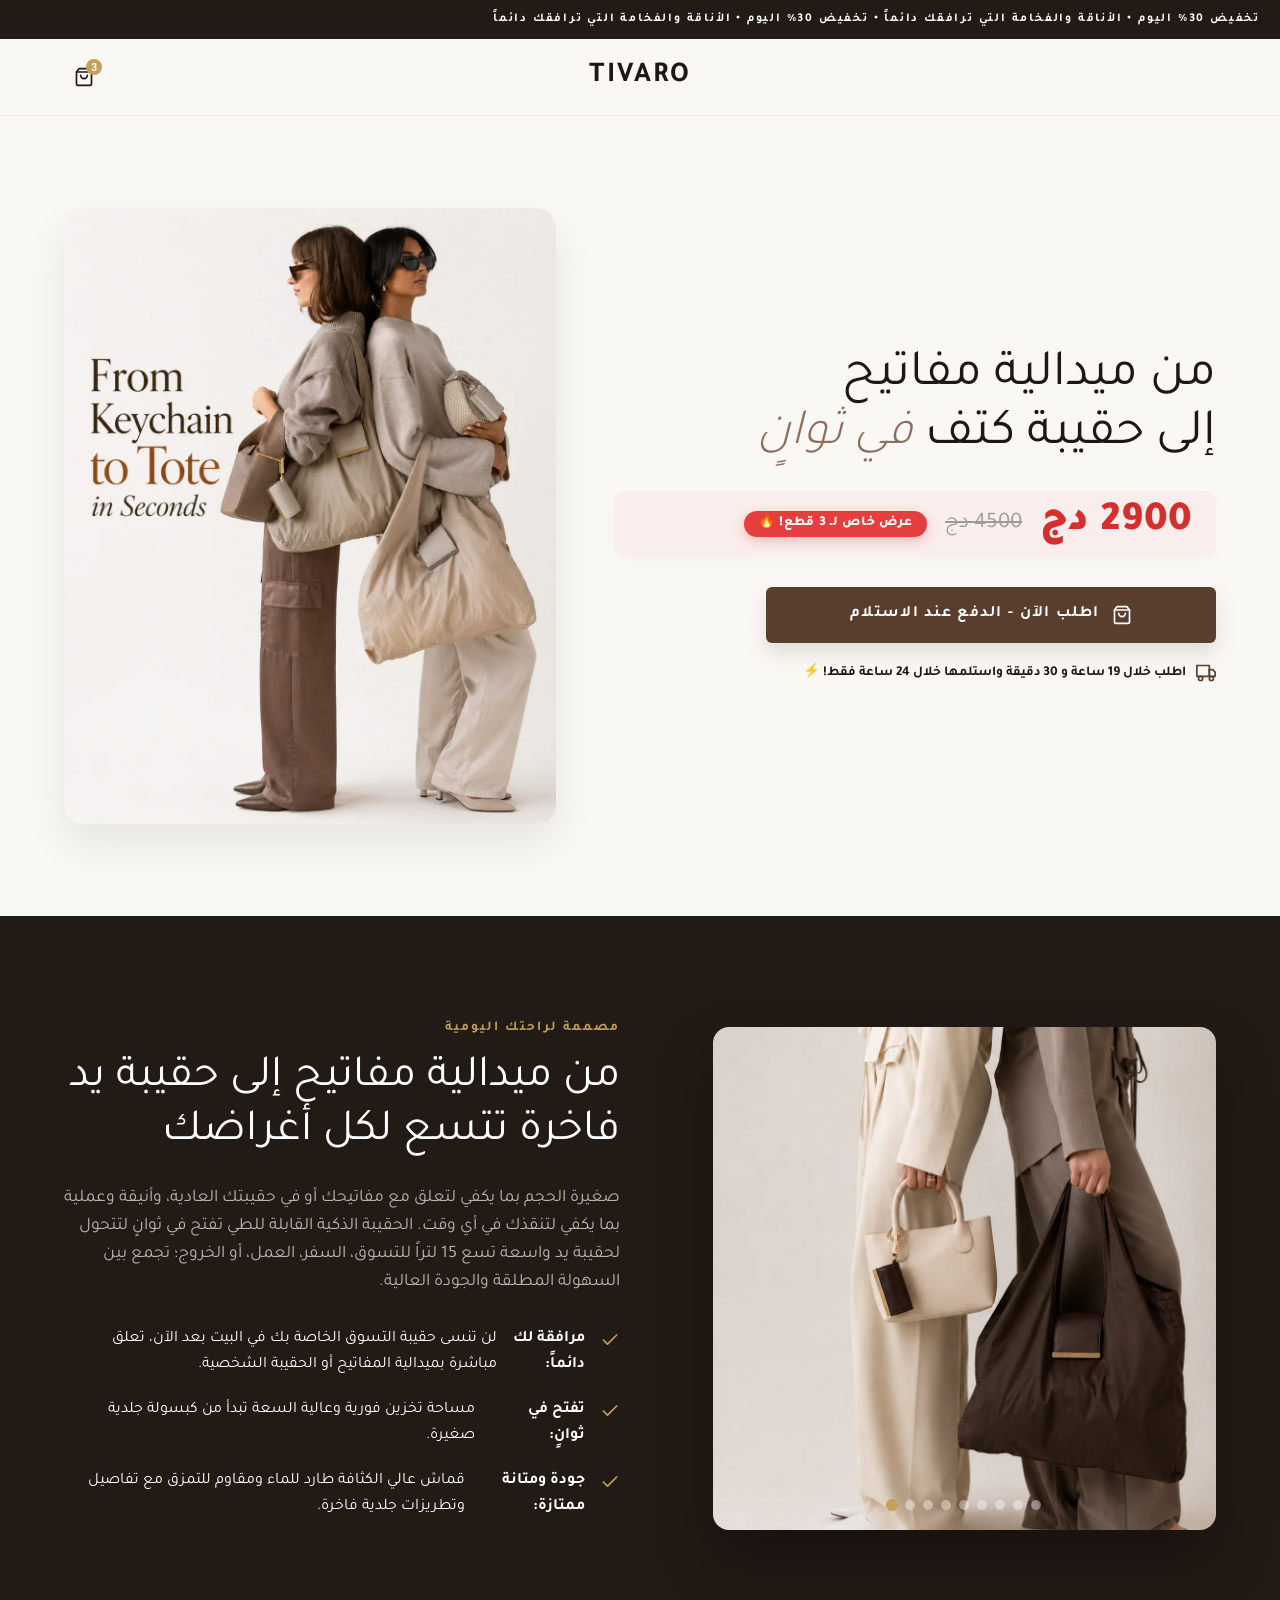
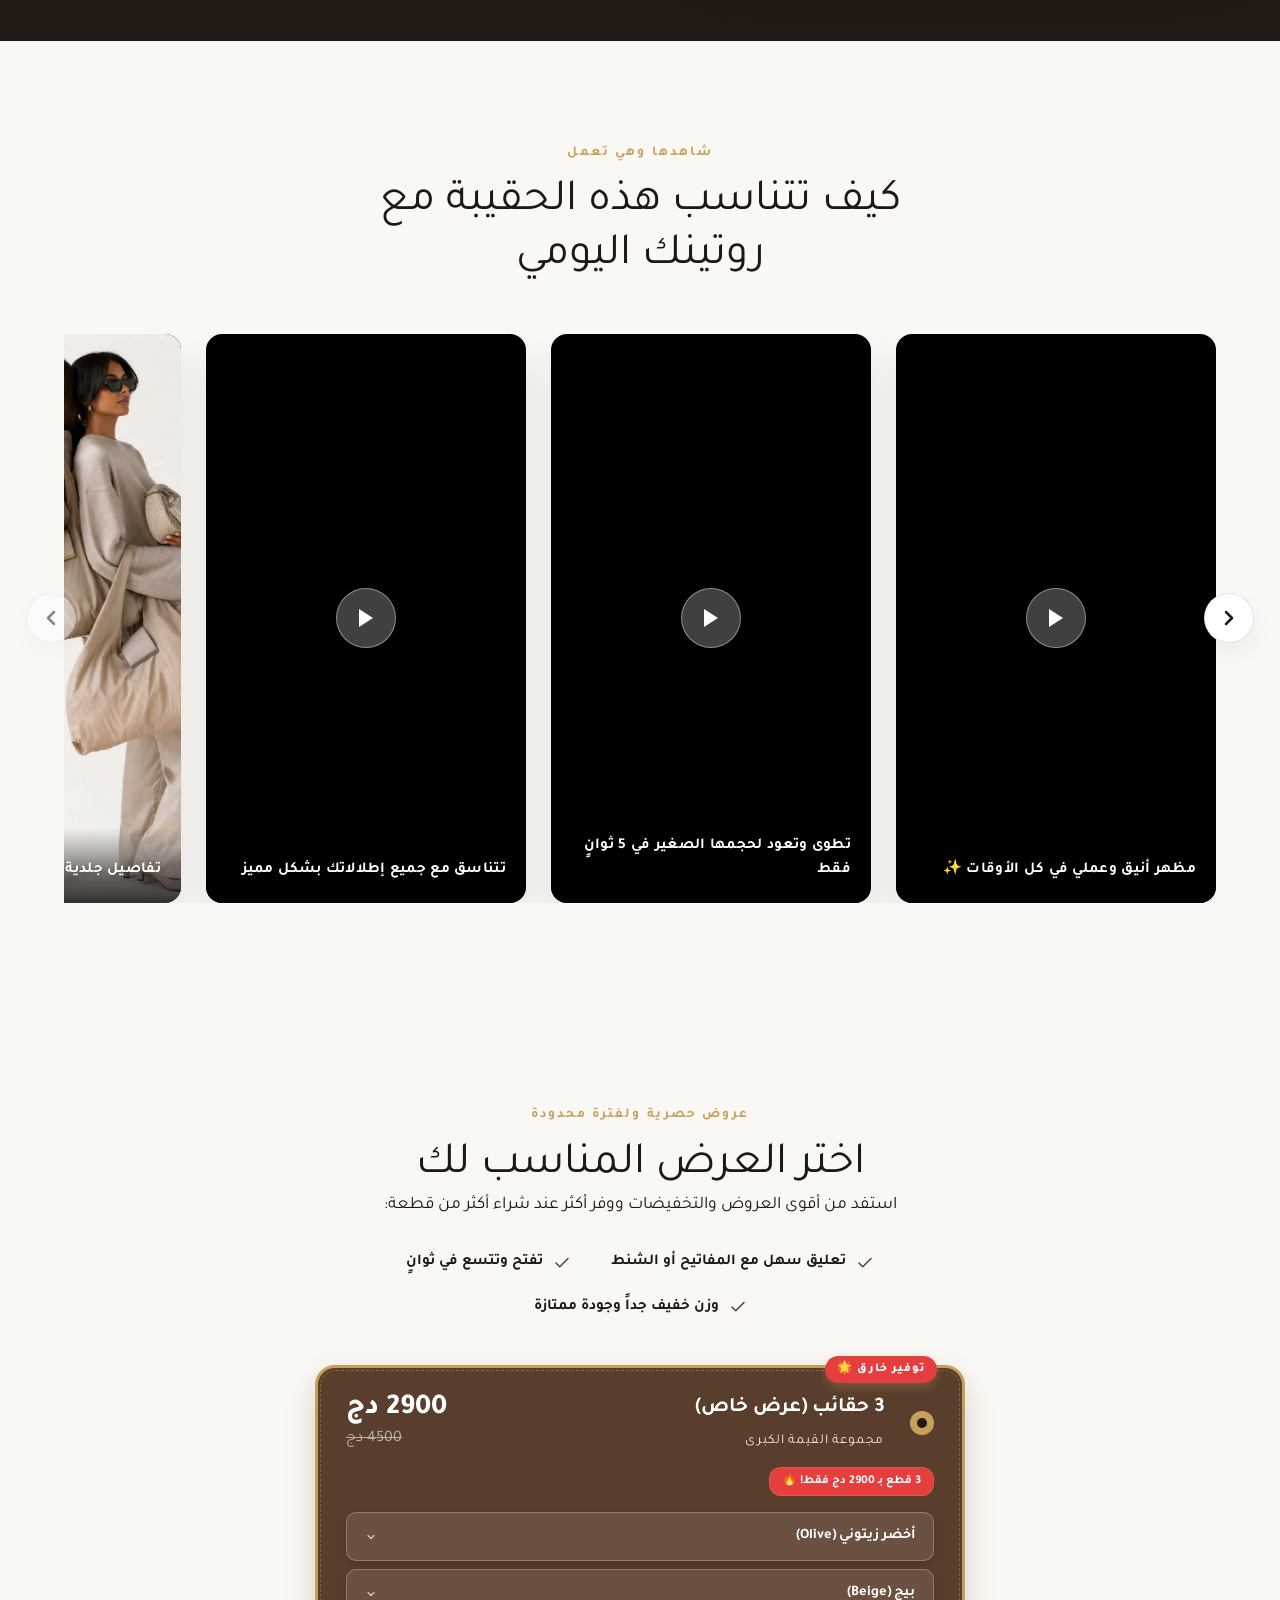
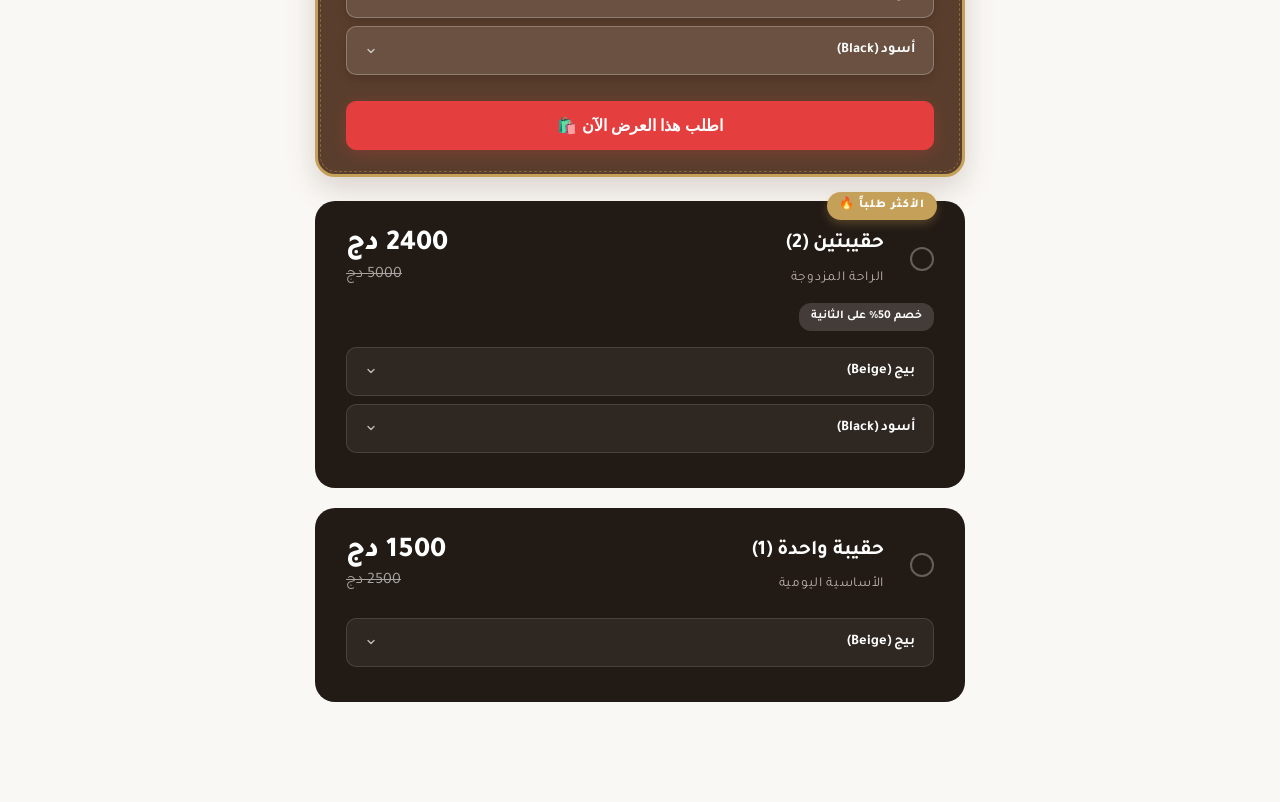
==== index.html @ 90fb1d9b "Initial commit - Tivaro Landing Page" ====
<!DOCTYPE html>
<html lang="ar" dir="rtl">
<head>
  <meta charset="UTF-8">
  <meta name="viewport" content="width=device-width, initial-scale=1.0">
  <meta name="description" content="من ميدالية مفاتيح إلى حقيبة كتف فاخرة في ثوانٍ. تصميم مدمج، أنيق وعالي الجودة مناسب للحياة اليومية.">
  <link rel="stylesheet" href="styles.css?v=1.8">
</head>
<body>

  <!-- شريط الإعلان العلوي المتحرك -->
  <div class="announcement-bar">
    <div class="announcement-bar-content">
      تخفيض 30% اليوم &bull; الأناقة والفخامة التي ترافقك دائماً &bull; تخفيض 30% اليوم &bull; الأناقة والفخامة التي ترافقك دائماً
    </div>
  </div>

  <!-- الهيدر / شريط التنقل -->
  <header>
    <div class="nav-left" style="width: 40px;"></div>
    
    <a href="#" class="logo">TIVARO</a>
    
    <div class="nav-right">
      <button class="nav-btn cart-icon-wrapper open-drawer-btn" data-payment-method="cod" aria-label="عرض السلة">
        <svg width="20" height="20" viewBox="0 0 24 24" fill="none" stroke="currentColor" stroke-width="2"
          stroke-linecap="round" stroke-linejoin="round">
          <path d="M6 2L3 6v14a2 2 0 0 0 2 2h14a2 2 0 0 0 2-2V6l-3-4z"></path>
          <line x1="3" y1="6" x2="21" y2="6"></line>
          <path d="M16 10a4 4 0 0 1-8 0"></path>
        </svg>
        <span class="cart-badge">1</span>
      </button>
    </div>
  </header>

  <!-- قسم الواجهة البانر الرئيسي (Hero) -->
  <section class="hero">
    <div class="hero-content">

      <h1 class="hero-title">من ميدالية مفاتيح<br>إلى حقيبة كتف <span>في ثوانٍ</span></h1>
      
      <div class="price-box">
        <span class="price-current">2900 دج</span>
        <span class="price-original">4500 دج</span>
        <span class="discount-badge" style="background-color: #FFE3E3; color: #E53E3E;">عرض خاص لـ 3 قطع! 🔥</span>
      </div>
      

      
      <div class="cta-group">
        <button class="btn-primary open-drawer-btn" data-payment-method="cod">
          <svg width="20" height="20" viewBox="0 0 24 24" fill="none" stroke="currentColor" stroke-width="2"
            stroke-linecap="round" stroke-linejoin="round">
            <path d="M6 2L3 6v14a2 2 0 0 0 2 2h14a2 2 0 0 0 2-2V6l-3-4z"></path>
            <line x1="3" y1="6" x2="21" y2="6"></line>
            <path d="M16 10a4 4 0 0 1-8 0"></path>
          </svg>
          اطلب الآن - الدفع عند الاستلام
        </button>
        <button class="btn-secondary open-drawer-btn" data-payment-method="card" style="display: none;">
          <!-- نخفي الدفع بالبطاقة إذا كان الزبون يفضل فقط COD محلياً، أو نبقيه متاحاً حسب الطلب. سنتركه مغلقاً مؤقتاً أو نفعله -->
          الدفع بالبطاقة الذهبية/CIB (خصم 10%)
        </button>
      </div>
      
      <div class="shipping-countdown">
        <svg width="20" height="20" viewBox="0 0 24 24" fill="none" stroke="currentColor" stroke-width="2"
          stroke-linecap="round" stroke-linejoin="round">
          <rect x="1" y="3" width="15" height="13"></rect>
          <polygon points="16 8 20 8 23 11 23 16 16 16 16 8"></polygon>
          <circle cx="5.5" cy="18.5" r="2.5"></circle>
          <circle cx="18.5" cy="18.5" r="2.5"></circle>
        </svg>
        <span>اطلب خلال <span id="countdown-timer">2 ساعة 33 دقيقة</span> واستلمها خلال 24 ساعة فقط! ⚡</span>
      </div>
    </div>
    
    <div class="hero-image-wrapper">
      <img src="assets/hero.jpg" alt="حقيبة اليد الذكية القابلة للطي">
    </div>
  </section>

  <!-- قسم تفاصيل المنتج وكشفه (Product Reveal) -->
  <section class="product-reveal">
    <div class="product-reveal-container">
      <div class="reveal-img-wrapper reveal-slider-container">
        <div class="reveal-slider-track" id="revealSliderTrack">
          <div class="reveal-slide">
            <img src="assets/unfolding.jpg" alt="طريقة فتح الحقيبة">
          </div>
          <div class="reveal-slide">
            <img src="assets/hero.jpg" alt="تصميم الحقيبة الفاخر">
          </div>

          <div class="reveal-slide">
            <img src="assets/New folder/aaaaw.jpg" alt="عرض تفصيلي للحقيبة">
          </div>
          <div class="reveal-slide">
            <img src="assets/New folder/aaz.jpg" alt="عملية وخفيفة">
          </div>
          <div class="reveal-slide">
            <img src="assets/New folder/az.jpg" alt="سهلة الاستخدام والتخزين">
          </div>
          <div class="reveal-slide">
            <img src="assets/New folder/bz.jpg" alt="جودة صناعة فاخرة">
          </div>
          <div class="reveal-slide">
            <img src="assets/New folder/dsd.jpg" alt="مساحة شاسعة بالداخل">
          </div>
          <div class="reveal-slide">
            <img src="assets/New folder/dsddsss.jpg" alt="ألوان عصرية متميزة">
          </div>
          <div class="reveal-slide">
            <img src="assets/New folder/xcxc.jpg" alt="تفاصيل الخياطة المتقنة">
          </div>
        </div>
        <!-- مؤشرات الانتقال (Dots) -->
        <div class="reveal-slider-dots" id="revealSliderDots"></div>
      </div>
      
      <div class="reveal-content">
        <span class="section-tag">مصممة لراحتك اليومية</span>
        <h2 class="section-title">من ميدالية مفاتيح إلى حقيبة يد فاخرة تتسع لكل أغراضك</h2>
        <p class="reveal-desc">
          صغيرة الحجم بما يكفي لتعلق مع مفاتيحك أو في حقيبتك العادية، وأنيقة وعملية بما يكفي لتنقذك في أي وقت. الحقيبة الذكية القابلة للطي تفتح في ثوانٍ لتتحول لحقيبة يد واسعة تسع 15 لتراً للتسوق، السفر، العمل، أو الخروج؛ تجمع بين السهولة المطلقة والجودة العالية.
        </p>
        
        <ul class="reveal-features">
          <li>
            <svg width="20" height="20" viewBox="0 0 24 24" fill="none" stroke="currentColor" stroke-width="2"
              stroke-linecap="round" stroke-linejoin="round">
              <polyline points="20 6 9 17 4 12"></polyline>
            </svg>
            <span>مرافقة لك دائماً:</span> لن تنسى حقيبة التسوق الخاصة بك في البيت بعد الآن، تعلق مباشرة بميدالية المفاتيح أو الحقيبة الشخصية.
          </li>
          <li>
            <svg width="20" height="20" viewBox="0 0 24 24" fill="none" stroke="currentColor" stroke-width="2"
              stroke-linecap="round" stroke-linejoin="round">
              <polyline points="20 6 9 17 4 12"></polyline>
            </svg>
            <span>تفتح في ثوانٍ:</span> مساحة تخزين فورية وعالية السعة تبدأ من كبسولة جلدية صغيرة.
          </li>
          <li>
            <svg width="20" height="20" viewBox="0 0 24 24" fill="none" stroke="currentColor" stroke-width="2"
              stroke-linecap="round" stroke-linejoin="round">
              <polyline points="20 6 9 17 4 12"></polyline>
            </svg>
            <span>جودة ومتانة ممتازة:</span> قماش عالي الكثافة طارد للماء ومقاوم للتمزق مع تفاصيل وتطريزات جلدية فاخرة.
          </li>
        </ul>
      </div>
    </div>
  </section>

  <!-- قسم استعراض الفيديوهات التفاعلية -->
  <section class="media-carousel-section">
    <div class="section-header">
      <span class="section-tag">شاهدها وهي تعمل</span>
      <h2 class="section-title">كيف تتناسب هذه الحقيبة مع روتينك اليومي</h2>
    </div>
    
    <div class="carousel-outer">
      <button class="carousel-nav-btn prev" id="carouselPrev" aria-label="السابق">
        <svg width="24" height="24" viewBox="0 0 24 24" fill="none" stroke="currentColor" stroke-width="2.5"
          stroke-linecap="round" stroke-linejoin="round">
          <polyline points="15 18 9 12 15 6"></polyline>
        </svg>
      </button>
      
      <div class="carousel-inner-wrapper">
        <div class="carousel-track" id="carouselTrack">
          <!-- بطاقة الفيديو 1 -->
          <div class="carousel-card">
            <video src="assets/lifestyle1.mp4" loop muted playsinline></video>
            <div class="video-play-btn" aria-label="شغل الفيديو التوضيحي">
              <svg width="24" height="24" viewBox="0 0 24 24" fill="currentColor">
                <polygon points="5 3 19 12 5 21 5 3"></polygon>
              </svg>
            </div>
            <div class="card-overlay">
              <p>مظهر أنيق وعملي في كل الأوقات ✨</p>
            </div>
          </div>
          
          <!-- بطاقة الفيديو 2 -->
          <div class="carousel-card">
            <video src="assets/b.mp4" loop muted playsinline></video>
            <div class="video-play-btn" aria-label="شغل الفيديو التوضيحي">
              <svg width="24" height="24" viewBox="0 0 24 24" fill="currentColor">
                <polygon points="5 3 19 12 5 21 5 3"></polygon>
              </svg>
            </div>
            <div class="card-overlay">
              <p>تطوى وتعود لحجمها الصغير في 5 ثوانٍ فقط</p>
            </div>
          </div>
          
          <!-- بطاقة الفيديو 3 -->
          <div class="carousel-card">
            <video src="assets/c.mp4" loop muted playsinline></video>
            <div class="video-play-btn" aria-label="شغل الفيديو التوضيحي">
              <svg width="24" height="24" viewBox="0 0 24 24" fill="currentColor">
                <polygon points="5 3 19 12 5 21 5 3"></polygon>
              </svg>
            </div>
            <div class="card-overlay">
              <p>تتناسق مع جميع إطلالاتك بشكل مميز</p>
            </div>
          </div>
          
          <!-- بطاقة الصورة 4 -->
          <div class="carousel-card">
            <img src="assets/hero.jpg" alt="تفاصيل الحقيبة الذكية">
            <div class="card-overlay">
              <p>تفاصيل جلدية فاخرة وخياطة متينة</p>
            </div>
          </div>
        </div>
      </div>
      
      <button class="carousel-nav-btn next" id="carouselNext" aria-label="التالي">
        <svg width="24" height="24" viewBox="0 0 24 24" fill="none" stroke="currentColor" stroke-width="2.5"
          stroke-linecap="round" stroke-linejoin="round">
          <polyline points="9 18 15 12 9 6"></polyline>
        </svg>
      </button>
    </div>
  </section>

  <!-- قسم اختيار العروض والأسعار المخصصة (Packages) -->
  <section class="packages-section" id="packages">
    <div class="section-header">
      <span class="section-tag">عروض حصرية ولفترة محدودة</span>
      <h2 class="section-title">اختر العرض المناسب لك</h2>
      <div class="bullet-points-intro">
        استفد من أقوى العروض والتخفيضات ووفر أكثر عند شراء أكثر من قطعة:
        <ul class="bullets-list">
          <li>
            <svg width="18" height="18" viewBox="0 0 24 24" fill="none" stroke="currentColor" stroke-width="2"
              stroke-linecap="round" stroke-linejoin="round">
              <polyline points="20 6 9 17 4 12"></polyline>
            </svg>
            تعليق سهل مع المفاتيح أو الشنط
          </li>
          <li>
            <svg width="18" height="18" viewBox="0 0 24 24" fill="none" stroke="currentColor" stroke-width="2"
              stroke-linecap="round" stroke-linejoin="round">
              <polyline points="20 6 9 17 4 12"></polyline>
            </svg>
            تفتح وتتسع في ثوانٍ
          </li>
          <li>
            <svg width="18" height="18" viewBox="0 0 24 24" fill="none" stroke="currentColor" stroke-width="2"
              stroke-linecap="round" stroke-linejoin="round">
              <polyline points="20 6 9 17 4 12"></polyline>
            </svg>
            وزن خفيف جداً وجودة ممتازة
          </li>
        </ul>
      </div>
    </div>

    <!-- شبكة كروت العروض والأسعار الجذابة -->
    <div class="packages-grid">
      
      <!-- عرض 3 حقائب (العرض الخارق الجذاب بـ 2900 دج فقط!) -->
      <div class="package-card selected" data-package-id="3">
        <div class="package-badge" style="background-color: #E53E3E; color: #FFF; animation: pulse 2s infinite;">توفير خارق 🌟</div>
        <div class="radio-indicator"></div>
        <h3 class="package-title">3 حقائب (عرض خاص)</h3>
        <span class="package-subtitle">مجموعة القيمة الكبرى</span>
        <span class="package-discount-pill" style="background-color: #E53E3E; color: white;">3 قطع بـ 2900 دج فقط! 🔥</span>
        
        <div class="package-price-container">
          <div class="package-price-current">2900 دج</div>
          <div class="package-price-original">4500 دج</div>
        </div>
        
        <div class="package-color-select">
          <div class="custom-select-wrapper" style="margin-bottom: 8px;">
            <select class="custom-select" name="main_color_3_1" aria-label="اختر لون الحقيبة الأولى">
              <option value="Black">أسود (Black)</option>
              <option value="Beige">بيج (Beige)</option>
              <option value="Olive Green" selected>أخضر زيتوني (Olive)</option>
            </select>
          </div>
          <div class="custom-select-wrapper" style="margin-bottom: 8px;">
            <select class="custom-select" name="main_color_3_2" aria-label="اختر لون الحقيبة الثانية">
              <option value="Black">أسود (Black)</option>
              <option value="Beige" selected>بيج (Beige)</option>
              <option value="Olive Green">أخضر زيتوني (Olive)</option>
            </select>
          </div>
          <div class="custom-select-wrapper">
            <select class="custom-select" name="main_color_3_3" aria-label="اختر لون الحقيبة الثالثة">
              <option value="Black" selected>أسود (Black)</option>
              <option value="Beige">بيج (Beige)</option>
              <option value="Olive Green">أخضر زيتوني (Olive)</option>
            </select>
          </div>
        </div>
        
        <button class="package-order-btn open-drawer-btn" data-payment-method="cod">
          اطلب هذا العرض الآن 🛍️
        </button>
      </div>

      <!-- عرض حقيبتين (خصم إضافي) -->
      <div class="package-card" data-package-id="2">
        <div class="package-badge" style="background-color: #C5A059; color: #FFF;">الأكثر طلباً 🔥</div>
        <div class="radio-indicator"></div>
        <h3 class="package-title">حقيبتين (2)</h3>
        <span class="package-subtitle">الراحة المزدوجة</span>
        <span class="package-discount-pill">خصم 50% على الثانية</span>
        
        <div class="package-price-container">
          <div class="package-price-current">2400 دج</div>
          <div class="package-price-original">5000 دج</div>
        </div>
        
        <div class="package-color-select">
          <div class="custom-select-wrapper" style="margin-bottom: 8px;">
            <select class="custom-select" name="main_color_2_1" aria-label="اختر لون الحقيبة الأولى">
              <option value="Black">أسود (Black)</option>
              <option value="Beige" selected>بيج (Beige)</option>
              <option value="Olive Green">أخضر زيتوني (Olive Green)</option>
            </select>
          </div>
          <div class="custom-select-wrapper">
            <select class="custom-select" name="main_color_2_2" aria-label="اختر لون الحقيبة الثانية">
              <option value="Black" selected>أسود (Black)</option>
              <option value="Beige">بيج (Beige)</option>
              <option value="Olive Green">أخضر زيتوني (Olive Green)</option>
            </select>
          </div>
        </div>
        
        <button class="package-order-btn open-drawer-btn" data-payment-method="cod">
          اطلب هذا العرض الآن 🛍️
        </button>
      </div>

      <!-- عرض حقيبة واحدة -->
      <div class="package-card" data-package-id="1">
        <div class="radio-indicator"></div>
        <h3 class="package-title">حقيبة واحدة (1)</h3>
        <span class="package-subtitle">الأساسية اليومية</span>
        
        <div class="package-price-container">
          <div class="package-price-current">1500 دج</div>
          <div class="package-price-original">2500 دج</div>
        </div>
        
        <div class="package-color-select">
          <div class="custom-select-wrapper">
            <select class="custom-select" name="main_color_1" aria-label="اختر لون الحقيبة">
              <option value="Black">أسود (Black)</option>
              <option value="Beige" selected>بيج (Beige)</option>
              <option value="Olive Green">أخضر زيتوني (Olive Green)</option>
            </select>
          </div>
        </div>
        
        <button class="package-order-btn open-drawer-btn" data-payment-method="cod">
          اطلب هذا العرض الآن 🛍️
        </button>
      </div>

    </div>




  </section>

  <!-- درج تأكيد الطلب الاستمارة (Checkout Drawer Sliding Panel) -->
  <div class="order-drawer-backdrop" id="orderDrawerBackdrop">
    <div class="order-drawer">
      <div class="drawer-header">
        <h3 class="drawer-title">يرجى ملئ الاستمارة لإتمام طلبك</h3>
        <button class="drawer-close" id="drawerCloseBtn" aria-label="إغلاق">&times;</button>
      </div>
      
      <div class="drawer-body">
        <!-- اختيار العرض مباشرة داخل الدرج -->
        <div class="drawer-package-selector">
          <span class="selector-label">العرض المختار:</span>
          <div class="package-segments">
            <div class="segment-opt" data-package-id="3">
              <span class="segment-title">3 حقائب</span>
              <span class="segment-price">2900 دج</span>
            </div>
            <div class="segment-opt" data-package-id="2">
              <span class="segment-title">حقيبتين</span>
              <span class="segment-price">2400 دج</span>
            </div>
            <div class="segment-opt" data-package-id="1">
              <span class="segment-title">حقيبة واحدة</span>
              <span class="segment-price">1500 دج</span>
            </div>
          </div>
        </div>

        <!-- كارت تفاصيل السعر والعرض المختار -->
        <div class="drawer-summary-card">
          <div class="summary-row">
            <span>اسم المنتج</span>
            <span id="drawerProductName" style="font-weight: 700; color: var(--color-text-dark);">تيفارو إيفرغو™</span>
          </div>
          <div class="summary-row">
            <span>عدد القطع المطلوبة</span>
            <span id="drawerQty" style="font-weight: 700; color: var(--color-text-dark);">1 قطعة</span>
          </div>
          <div class="summary-row" id="drawerDiscountRow" style="display:none; color: #2F6E5F; font-weight: 600;">
            <span>خصم الدفع بالبطاقة (10% OFF)</span>
            <span id="drawerDiscountVal">- 290 دج</span>
          </div>
          <div class="summary-row total">
            <span>المجموع الإجمالي</span>
            <span id="drawerTotal">2900 دج</span>
          </div>
        </div>

        <!-- الألوان التي يتم تحديدها بناءً على العرض المختار -->
        <div id="drawerBagConfigs" class="drawer-bag-configs">
          <!-- يتم ملؤها ديناميكياً عبر الجافا سكربت -->
        </div>

        <!-- استمارة معلومات الزبون للشحن -->
        <form class="order-form" id="orderForm">
          <!-- الاسم الكامل -->
          <div class="form-group">
            <span class="form-icon">
              <svg width="18" height="18" viewBox="0 0 24 24" fill="none" stroke="currentColor" stroke-width="2" stroke-linecap="round" stroke-linejoin="round"><path d="M20 21v-2a4 4 0 0 0-4-4H8a4 4 0 0 0-4 4v2"></path><circle cx="12" cy="7" r="4"></circle></svg>
            </span>
            <input type="text" class="form-input" id="fullName" placeholder="الاسم الكامل للزبون" required>
          </div>

          <!-- رقم الهاتف -->
          <div class="form-group">
            <span class="form-icon">
              <svg width="18" height="18" viewBox="0 0 24 24" fill="none" stroke="currentColor" stroke-width="2" stroke-linecap="round" stroke-linejoin="round"><path d="M22 16.92v3a2 2 0 0 1-2.18 2 19.79 19.79 0 0 1-8.63-3.07 19.5 19.5 0 0 1-6-6 19.79 19.79 0 0 1-3.07-8.67A2 2 0 0 1 4.11 2h3a2 2 0 0 1 2 1.72 12.84 12.84 0 0 0 .7 2.81 2 2 0 0 1-.45 2.11L8.09 9.91a16 16 0 0 0 6 6l1.27-1.27a2 2 0 0 1 2.11-.45 12.84 12.84 0 0 0 2.81.7A2 2 0 0 1 22 16.92z"></path></svg>
            </span>
            <input type="tel" class="form-input" id="phone" placeholder="رقم الهاتف (يرجى التأكد من الرقم)" pattern="[0-9]*" inputmode="numeric" required>
          </div>



          <!-- اختيار نوع التوصيل -->
          <div class="delivery-type-container">
            <span class="delivery-type-label">نوع التوصيل:</span>
            <div class="delivery-type-selector">
              <label class="delivery-type-option active" id="deliveryHomeOpt">
                <input type="radio" name="deliveryType" value="home" checked style="display: none;">
                <svg width="16" height="16" viewBox="0 0 24 24" fill="none" stroke="currentColor" stroke-width="2" stroke-linecap="round" stroke-linejoin="round">
                  <path d="M3 9l9-7 9 7v11a2 2 0 0 1-2 2H5a2 2 0 0 1-2-2z"></path>
                  <polyline points="9 22 9 12 15 12 15 22"></polyline>
                </svg>
                <span>توصيل للمنزل</span>
              </label>
              <label class="delivery-type-option" id="deliveryOfficeOpt">
                <input type="radio" name="deliveryType" value="office" style="display: none;">
                <svg width="16" height="16" viewBox="0 0 24 24" fill="none" stroke="currentColor" stroke-width="2" stroke-linecap="round" stroke-linejoin="round">
                  <rect x="2" y="7" width="20" height="14" rx="2" ry="2"></rect>
                  <path d="M16 21V5a2 2 0 0 0-2-2h-4a2 2 0 0 0-2 2v16"></path>
                </svg>
                <span>استلام من المكتب</span>
              </label>
            </div>
          </div>

          <!-- اختيار الولاية (dropdown) -->
          <div class="form-group" id="emirateGroup">
            <span class="form-icon">
              <svg width="18" height="18" viewBox="0 0 24 24" fill="none" stroke="currentColor" stroke-width="2" stroke-linecap="round" stroke-linejoin="round"><path d="M21 10c0 7-9 13-9 13s-9-6-9-13a9 9 0 0 1 18 0z"></path><circle cx="12" cy="10" r="3"></circle></svg>
            </span>
            <select class="form-input" id="emirate" required>
              <option value="" disabled selected>اختر الولاية</option>
            </select>
            <span class="select-arrow">
              <svg width="12" height="12" viewBox="0 0 24 24" fill="none" stroke="currentColor" stroke-width="2.5" stroke-linecap="round" stroke-linejoin="round">
                <polyline points="6 9 12 15 18 9"></polyline>
              </svg>
            </span>
          </div>

          <!-- اختيار مكتب الشحن (dropdown) - يظهر في حالة المكتب فقط -->
          <div class="form-group" id="officeGroup" style="display: none;">
            <span class="form-icon">
              <svg width="18" height="18" viewBox="0 0 24 24" fill="none" stroke="currentColor" stroke-width="2" stroke-linecap="round" stroke-linejoin="round"><rect x="2" y="7" width="20" height="14" rx="2" ry="2"></rect><path d="M16 21V5a2 2 0 0 0-2-2h-4a2 2 0 0 0-2 2v16"></path></svg>
            </span>
            <select class="form-input" id="office">
              <option value="" disabled selected>اختر مكتب الشحن المتوفر</option>
            </select>
            <span class="select-arrow">
              <svg width="12" height="12" viewBox="0 0 24 24" fill="none" stroke="currentColor" stroke-width="2.5" stroke-linecap="round" stroke-linejoin="round">
                <polyline points="6 9 12 15 18 9"></polyline>
              </svg>
            </span>
          </div>

          <!-- اختيار البلدية (dropdown) - يظهر في حالة المنزل فقط -->
          <div class="form-group" id="cityGroup">
            <span class="form-icon">
              <svg width="18" height="18" viewBox="0 0 24 24" fill="none" stroke="currentColor" stroke-width="2" stroke-linecap="round" stroke-linejoin="round"><circle cx="12" cy="12" r="3"></circle><path d="M19.4 15a1.65 1.65 0 0 0 .33 1.82l.06.06a2 2 0 1 1-2.83 2.83l-.06-.06a1.65 1.65 0 0 0-1.82-.33 1.65 1.65 0 0 0-1 1.51V21a2 2 0 0 1-4 0v-.09A1.65 1.65 0 0 0 9 19.4a1.65 1.65 0 0 0-1.82.33l-.06.06a2 2 0 1 1-2.83-2.83l.06-.06a1.65 1.65 0 0 0 .33-1.82 1.65 1.65 0 0 0-1.51-1H3a2 2 0 0 1 0-4h.09A1.65 1.65 0 0 0 4.6 9a1.65 1.65 0 0 0-.33-1.82l-.06-.06a2 2 0 1 1 2.83-2.83l.06.06a1.65 1.65 0 0 0 1.82.33H9a1.65 1.65 0 0 0 1-1.51V3a2 2 0 0 1 4 0v.09a1.65 1.65 0 0 0 1 1.51 1.65 1.65 0 0 0 1.82-.33l.06-.06a2 2 0 1 1 2.83 2.83l-.06.06a1.65 1.65 0 0 0-.33 1.82V9a1.65 1.65 0 0 0 1.51 1H21a2 2 0 0 1 0 4h-.09a1.65 1.65 0 0 0-1.51 1z"></path></svg>
            </span>
            <select class="form-input" id="city" required>
              <option value="" disabled selected>اختر البلدية / الدائرة</option>
            </select>
            <span class="select-arrow">
              <svg width="12" height="12" viewBox="0 0 24 24" fill="none" stroke="currentColor" stroke-width="2.5" stroke-linecap="round" stroke-linejoin="round">
                <polyline points="6 9 12 15 18 9"></polyline>
              </svg>
            </span>
          </div>

          <!-- العنوان الكامل - يظهر في حالة المنزل فقط -->
          <div class="form-group" id="addressGroup">
            <span class="form-icon">
              <svg width="18" height="18" viewBox="0 0 24 24" fill="none" stroke="currentColor" stroke-width="2" stroke-linecap="round" stroke-linejoin="round"><path d="M3 9l9-7 9 7v11a2 2 0 0 1-2 2H5a2 2 0 0 1-2-2z"></path><polyline points="9 22 9 12 15 12 15 22"></polyline></svg>
            </span>
            <input type="text" class="form-input" id="address" placeholder="العنوان الكامل (الحي، اسم الشارع، رقم المنزل)" required>
          </div>



          <!-- زر تأكيد وإرسال الطلب -->
          <button type="submit" class="btn-primary submit-btn">
            <span id="submitBtnText">تأكيد الطلب - الدفع عند الاستلام</span>
          </button>
        </form>
      </div>
    </div>
  </div>

  <!-- بوب أب إشعار النجاح وتأكيد الطلب (Success Popup Modal) -->
  <div class="success-modal-backdrop" id="successModalBackdrop">
    <div class="success-modal">
      <div class="success-icon-container">
        <svg width="40" height="40" viewBox="0 0 24 24" fill="none" stroke="currentColor" stroke-width="3"
          stroke-linecap="round" stroke-linejoin="round">
          <polyline points="20 6 9 17 4 12"></polyline>
        </svg>
      </div>
      
      <h3 class="success-title">تم تسجيل طلبك بنجاح!</h3>
      <p class="success-text">شكراً لتسوقكم من متجرنا. لقد تلقينا طلبك بنجاح، وسوف يتصل بك فريق خدمة العملاء الخاص بنا في أقرب وقت لتأكيد العنوان وشحن طلبيتك.</p>
      
      <div class="receipt-card">
        <h4 class="receipt-title">ملخص الطلبية</h4>
        <div class="receipt-row bold">
          <span>رقم مرجع الطلب</span>
          <span id="receiptOrderNum">TIV-123456</span>
        </div>
        <div class="receipt-row">
          <span>العرض المختار</span>
          <span id="receiptPackage">3 حقائب (عرض خاص)</span>
        </div>
        <div class="receipt-row">
          <span>الألوان المختارة</span>
          <span id="receiptColors">بيج، أسود، أخضر زيتوني</span>
        </div>
        <div class="receipt-row">
          <span>طريقة الدفع</span>
          <span id="receiptPayment">الدفع عند الاستلام (COD)</span>
        </div>
        <div class="receipt-row bold"
          style="border-top: 1px dashed rgba(90, 62, 45, 0.15); margin-top: 10px; padding-top: 8px;">
          <span>السعر الإجمالي المطلوب</span>
          <span id="receiptTotal">2900 دج</span>
        </div>
      </div>
      
      <button class="btn-primary success-close-btn" id="successCloseBtn">مواصلة التسوق</button>
    </div>
  </div>

  <script src="script.js"></script>
</body>
</html>
---- styles.css ----
/* Google Fonts - Playfair Display (Serif), Plus Jakarta Sans, & Tajawal (Arabic Sans-serif) */
@import url('https://fonts.googleapis.com/css2?family=Playfair+Display:ital,wght@0,400..900;1,400..900&family=Plus+Jakarta+Sans:wght@300;400;500;600;700;800&family=Tajawal:wght@300;400;500;700;800;900&display=swap');

:root {
  --color-primary: #5A3E2D;      /* Premium Luxury Brown */
  --color-primary-dark: #3D291E; /* Deep Chestnut */
  --color-primary-light: #8E6E5A;/* Warm Taupe */
  --color-accent: #C5A059;       /* Rich Gold */
  --color-dark-bg: #221A15;      /* Dark Chocolate Charcoal */
  --color-dark-card: #2E241F;    /* Warm Slate Brown */
  --color-light-bg: #FAF8F5;     /* Warm Ivory/Cream */
  --color-light-card: #F3ECE3;   /* Light Linen */
  --color-text-dark: #1E1713;    /* Soft Black */
  --color-text-light: #FFFFFF;   /* Pure White */
  --color-text-muted: #8E837A;   /* Muted Earth */
  
  --font-serif: 'Tajawal', 'Playfair Display', Georgia, serif;
  --font-sans: 'Tajawal', 'Plus Jakarta Sans', sans-serif;
  
  --transition-smooth: all 0.4s cubic-bezier(0.16, 1, 0.3, 1);
  --shadow-premium: 0 20px 40px rgba(0, 0, 0, 0.08);
  --shadow-light: 0 4px 20px rgba(90, 62, 45, 0.05);
}

* {
  box-sizing: border-box;
  margin: 0;
  padding: 0;
  -webkit-tap-highlight-color: transparent;
}

body {
  font-family: var(--font-sans);
  background-color: var(--color-light-bg);
  color: var(--color-text-dark);
  line-height: 1.6;
  overflow-x: hidden;
}

/* Custom Scrollbar */
::-webkit-scrollbar {
  width: 8px;
}
::-webkit-scrollbar-track {
  background: var(--color-light-bg);
}
::-webkit-scrollbar-thumb {
  background: var(--color-primary-light);
  border-radius: 4px;
}
::-webkit-scrollbar-thumb:hover {
  background: var(--color-primary);
}

/* --- Announcement Bar --- */
.announcement-bar {
  background-color: var(--color-dark-bg);
  color: var(--color-text-light);
  font-size: 0.75rem;
  font-weight: 600;
  letter-spacing: 0.15em;
  text-transform: uppercase;
  padding: 10px 20px;
  text-align: center;
  position: relative;
  z-index: 100;
  overflow: hidden;
  white-space: nowrap;
}

.announcement-bar-content {
  display: inline-block;
  animation: scrollTicker 25s linear infinite;
  padding-left: 100%;
}

@keyframes scrollTicker {
  0% { transform: translate3d(0, 0, 0); }
  100% { transform: translate3d(-100%, 0, 0); }
}

/* --- Header / Navigation --- */
header {
  background-color: rgba(250, 248, 245, 0.95);
  backdrop-filter: blur(10px);
  position: sticky;
  top: 0;
  z-index: 99;
  border-bottom: 1px solid rgba(90, 62, 45, 0.08);
  padding: 15px 5%;
  display: flex;
  justify-content: space-between;
  align-items: center;
  transition: var(--transition-smooth);
}

header.scrolled {
  padding: 10px 5%;
  box-shadow: var(--shadow-light);
}

.nav-left, .nav-right {
  display: flex;
  align-items: center;
  gap: 20px;
}

.menu-toggle, .nav-btn {
  background: none;
  border: none;
  cursor: pointer;
  color: var(--color-text-dark);
  font-size: 1.3rem;
  display: flex;
  align-items: center;
  justify-content: center;
  transition: var(--transition-smooth);
  width: 40px;
  height: 40px;
  border-radius: 50%;
}

.menu-toggle:hover, .nav-btn:hover {
  background-color: var(--color-light-card);
  color: var(--color-primary);
}

.logo {
  font-family: var(--font-serif);
  font-size: 1.8rem;
  font-weight: 700;
  letter-spacing: 0.08em;
  text-decoration: none;
  color: var(--color-text-dark);
  transition: var(--transition-smooth);
}

.logo:hover {
  color: var(--color-primary);
}

.cart-icon-wrapper {
  position: relative;
}

.cart-badge {
  position: absolute;
  top: 2px;
  right: 2px;
  background-color: var(--color-accent);
  color: var(--color-text-light);
  font-size: 0.65rem;
  font-weight: 700;
  width: 16px;
  height: 16px;
  border-radius: 50%;
  display: flex;
  align-items: center;
  justify-content: center;
}

/* --- Hero Section --- */
.hero {
  display: grid;
  grid-template-columns: 1.1fr 0.9fr;
  min-height: calc(100vh - 100px);
  max-width: 1400px;
  margin: 0 auto;
  padding: 40px 5%;
  align-items: center;
  gap: 5%;
}

.hero-content {
  display: flex;
  flex-direction: column;
  justify-content: center;
}

.rating-badge {
  display: flex;
  align-items: center;
  gap: 8px;
  font-size: 0.85rem;
  font-weight: 600;
  color: var(--color-accent);
  margin-bottom: 20px;
}

.rating-stars {
  letter-spacing: 1px;
}

.hero-title-tag {
  font-size: 0.9rem;
  text-transform: uppercase;
  letter-spacing: 0.15em;
  color: var(--color-primary);
  font-weight: 700;
  margin-bottom: 10px;
}

.hero-title {
  font-family: var(--font-serif);
  font-size: clamp(2.5rem, 4vw, 4rem);
  font-weight: 400;
  line-height: 1.15;
  margin-bottom: 25px;
  color: var(--color-text-dark);
}

.hero-title span {
  font-style: italic;
  font-weight: 300;
  color: var(--color-primary-light);
}

.price-box {
  display: inline-flex;
  align-items: center;
  gap: 18px;
  margin-bottom: 30px;
  padding: 12px 24px;
  background: rgba(229, 62, 62, 0.05);
  border-radius: 12px;
  box-shadow: 0 4px 15px rgba(0, 0, 0, 0.02);
}

body[dir="rtl"] .price-box {
  border-right: 4px solid #E53E3E;
  border-left: none;
}

body[dir="ltr"] .price-box {
  border-left: 4px solid #E53E3E;
  border-right: none;
}

.price-current {
  font-size: 2.6rem;
  font-weight: 900;
  color: #D32F2F;
  text-shadow: 0 1px 2px rgba(211, 47, 47, 0.05);
  line-height: 1;
}

.price-original {
  font-size: 1.4rem;
  text-decoration: line-through;
  color: #888;
  opacity: 0.8;
  line-height: 1;
}

.discount-badge {
  background-color: #E53E3E !important;
  color: #FFF !important;
  font-size: 0.85rem;
  font-weight: 800;
  padding: 6px 14px;
  border-radius: 30px;
  text-transform: uppercase;
  letter-spacing: 0.05em;
  box-shadow: 0 4px 12px rgba(229, 62, 62, 0.3);
  animation: pulseBadge 2s infinite;
  display: inline-block;
  line-height: 1;
}

@keyframes pulseBadge {
  0% {
    transform: scale(1);
    box-shadow: 0 4px 12px rgba(229, 62, 62, 0.3);
  }
  50% {
    transform: scale(1.06);
    box-shadow: 0 4px 20px rgba(229, 62, 62, 0.5);
  }
  100% {
    transform: scale(1);
    box-shadow: 0 4px 12px rgba(229, 62, 62, 0.3);
  }
}

.hero-desc {
  font-size: 1.05rem;
  color: var(--color-text-muted);
  margin-bottom: 35px;
  max-width: 550px;
}

.cta-group {
  display: flex;
  flex-direction: column;
  gap: 15px;
  max-width: 450px;
}

.btn-primary {
  background-color: var(--color-primary);
  color: var(--color-text-light);
  border: none;
  border-radius: 6px;
  padding: 18px 30px;
  font-family: var(--font-sans);
  font-size: 1rem;
  font-weight: 700;
  text-transform: uppercase;
  letter-spacing: 0.08em;
  cursor: pointer;
  display: flex;
  align-items: center;
  justify-content: center;
  gap: 12px;
  box-shadow: 0 10px 20px rgba(90, 62, 45, 0.15);
  transition: var(--transition-smooth);
  position: relative;
  overflow: hidden;
}

.btn-primary::after {
  content: '';
  position: absolute;
  top: 0;
  left: -50%;
  width: 20%;
  height: 100%;
  background: linear-gradient(to right, rgba(255,255,255,0) 0%, rgba(255,255,255,0.3) 50%, rgba(255,255,255,0) 100%);
  transform: skewX(-25deg);
  animation: shine 4s infinite ease-in-out;
}

@keyframes shine {
  0% { left: -50%; }
  30% { left: 150%; }
  100% { left: 150%; }
}

.btn-primary:hover {
  background-color: var(--color-primary-dark);
  transform: translateY(-2px);
  box-shadow: 0 15px 25px rgba(90, 62, 45, 0.25);
}

.btn-secondary {
  background-color: transparent;
  color: var(--color-primary);
  border: 2px solid var(--color-primary);
  border-radius: 6px;
  padding: 16px 30px;
  font-family: var(--font-sans);
  font-size: 1rem;
  font-weight: 700;
  text-transform: uppercase;
  letter-spacing: 0.08em;
  cursor: pointer;
  display: flex;
  align-items: center;
  justify-content: center;
  gap: 12px;
  transition: var(--transition-smooth);
}

.btn-secondary:hover {
  background-color: rgba(90, 62, 45, 0.05);
  transform: translateY(-2px);
}

.shipping-countdown {
  display: flex;
  align-items: center;
  gap: 10px;
  margin-top: 20px;
  font-size: 0.85rem;
  font-weight: 600;
  color: var(--color-text-dark);
}

.shipping-countdown svg {
  color: var(--color-primary);
}

.hero-image-wrapper {
  position: relative;
  width: 100%;
  border-radius: 20px;
  overflow: hidden;
  box-shadow: var(--shadow-premium);
  aspect-ratio: 4/5;
  transition: var(--transition-smooth);
}

.hero-image-wrapper:hover {
  transform: scale(1.02);
}

.hero-image-wrapper img {
  width: 100%;
  height: 100%;
  object-fit: cover;
  display: block;
}

/* --- Section Title --- */
.section-header {
  text-align: center;
  max-width: 700px;
  margin: 0 auto 50px auto;
  padding: 0 5%;
}

.section-tag {
  font-size: 0.85rem;
  text-transform: uppercase;
  letter-spacing: 0.15em;
  color: var(--color-accent);
  font-weight: 700;
  margin-bottom: 12px;
  display: inline-block;
}

.section-title {
  font-family: var(--font-serif);
  font-size: clamp(2rem, 3.5vw, 3rem);
  font-weight: 400;
  line-height: 1.2;
}

/* --- Product Reveal / Detail Section --- */
.product-reveal {
  background-color: var(--color-dark-bg);
  color: var(--color-text-light);
  padding: 100px 5%;
}

.product-reveal-container {
  display: grid;
  grid-template-columns: 0.95fr 1.05fr;
  max-width: 1400px;
  margin: 0 auto;
  gap: 8%;
  align-items: center;
}
.reveal-img-wrapper {
  border-radius: 16px;
  overflow: hidden;
  box-shadow: 0 30px 60px rgba(0, 0, 0, 0.3);
  aspect-ratio: 1/1;
}

/* --- Reveal Image Slider --- */
.reveal-slider-container {
  position: relative;
  overflow: hidden;
  width: 100%;
  aspect-ratio: 1/1;
  border-radius: 16px;
  direction: ltr; /* Force LTR direction to prevent translation bugs in RTL */
}

.reveal-slider-track {
  display: flex;
  width: 100%;
  height: 100%;
  transition: transform 0.6s cubic-bezier(0.25, 1, 0.5, 1);
}

.reveal-slide {
  min-width: 100%;
  height: 100%;
  flex-shrink: 0;
}

.reveal-slide img {
  width: 100%;
  height: 100%;
  object-fit: cover;
  display: block;
}

.reveal-slider-dots {
  position: absolute;
  bottom: 20px;
  left: 50%;
  transform: translateX(-50%);
  display: flex;
  gap: 8px;
  z-index: 10;
}

.reveal-dot {
  width: 10px;
  height: 10px;
  border-radius: 50%;
  background-color: rgba(255, 255, 255, 0.4);
  cursor: pointer;
  transition: var(--transition-smooth);
}

.reveal-dot.active {
  background-color: var(--color-accent);
  transform: scale(1.2);
}
.reveal-content .section-title {
  color: var(--color-text-light);
  margin-bottom: 25px;
}

.reveal-desc {
  font-size: 1.1rem;
  color: #BDB3AB;
  margin-bottom: 30px;
}

.reveal-features {
  list-style: none;
}

.reveal-features li {
  display: flex;
  align-items: flex-start;
  gap: 15px;
  margin-bottom: 20px;
  font-size: 1rem;
}

.reveal-features li svg {
  color: var(--color-accent);
  flex-shrink: 0;
  margin-top: 3px;
}

.reveal-features li span {
  font-weight: 600;
}

/* --- Media Carousel Section --- */
.media-carousel-section {
  padding: 100px 0;
  background-color: var(--color-light-bg);
}

.carousel-outer {
  position: relative;
  width: 100%;
  padding: 0 5%;
  margin-top: 40px;
  max-width: 1400px;
  margin-left: auto;
  margin-right: auto;
}

.carousel-inner-wrapper {
  overflow: hidden;
  width: 100%;
}

.carousel-track {
  display: flex;
  gap: 25px;
  transition: transform 0.5s cubic-bezier(0.25, 1, 0.5, 1);
  cursor: grab;
  user-select: none;
}

.carousel-track:active {
  cursor: grabbing;
}

.carousel-card {
  flex: 0 0 320px; /* Width of the cards */
  aspect-ratio: 9/16;
  border-radius: 16px;
  overflow: hidden;
  position: relative;
  box-shadow: var(--shadow-premium);
  background-color: #000;
}

.carousel-card img, .carousel-card video {
  width: 100%;
  height: 100%;
  object-fit: cover;
  transition: transform 0.6s var(--transition-smooth);
}

.carousel-card:hover img, .carousel-card:hover video {
  transform: scale(1.05);
}

.card-overlay {
  position: absolute;
  bottom: 0;
  left: 0;
  right: 0;
  background: linear-gradient(transparent, rgba(0,0,0,0.8));
  padding: 30px 20px 20px 20px;
  color: var(--color-text-light);
  display: flex;
  flex-direction: column;
  justify-content: flex-end;
}

.card-overlay p {
  font-size: 0.95rem;
  font-weight: 600;
  letter-spacing: 0.02em;
  text-shadow: 0 2px 4px rgba(0,0,0,0.3);
}

.video-play-btn {
  position: absolute;
  top: 50%;
  left: 50%;
  transform: translate(-50%, -50%);
  width: 60px;
  height: 60px;
  background: rgba(255,255,255,0.25);
  backdrop-filter: blur(8px);
  border: 1px solid rgba(255,255,255,0.4);
  border-radius: 50%;
  display: flex;
  align-items: center;
  justify-content: center;
  cursor: pointer;
  color: var(--color-text-light);
  transition: var(--transition-smooth);
}

.video-play-btn:hover {
  background: rgba(255,255,255,0.45);
  transform: translate(-50%, -50%) scale(1.1);
}

.carousel-nav-btn {
  position: absolute;
  top: 50%;
  transform: translateY(-50%);
  width: 50px;
  height: 50px;
  border-radius: 50%;
  background: var(--color-text-light);
  border: 1px solid rgba(90, 62, 45, 0.15);
  color: var(--color-text-dark);
  display: flex;
  align-items: center;
  justify-content: center;
  cursor: pointer;
  box-shadow: 0 10px 25px rgba(0,0,0,0.05);
  transition: var(--transition-smooth);
  z-index: 10;
}

.carousel-nav-btn:hover {
  background-color: var(--color-primary);
  color: var(--color-text-light);
  border-color: var(--color-primary);
}

.carousel-nav-btn.prev {
  left: 2%;
}

.carousel-nav-btn.next {
  right: 2%;
}

.carousel-nav-btn.disabled {
  opacity: 0.5;
  cursor: not-allowed;
  pointer-events: none;
}

/* --- Packages Pricing Grid --- */
.packages-section {
  padding: 100px 5%;
  background-color: #FAF8F5;
  max-width: 1400px;
  margin: 0 auto;
}

.bullet-points-intro {
  max-width: 650px;
  margin: 0 auto 50px auto;
  font-size: 1.1rem;
  color: var(--color-text-dark);
  text-align: center;
}

.bullets-list {
  display: flex;
  flex-wrap: wrap;
  justify-content: center;
  gap: 20px 40px;
  list-style: none;
  max-width: 900px;
  margin: 30px auto 0 auto;
}

.bullets-list li {
  display: flex;
  align-items: center;
  gap: 10px;
  font-weight: 600;
  font-size: 0.95rem;
}

.bullets-list li svg {
  color: var(--color-primary);
}

.packages-grid {
  display: flex;
  flex-direction: column;
  gap: 20px;
  max-width: 650px;
  margin: 0 auto;
}

.package-card {
  background-color: var(--color-dark-bg);
  border-radius: 20px;
  padding: 24px 28px;
  color: var(--color-text-light);
  cursor: pointer;
  border: 3px solid transparent;
  transition: var(--transition-smooth);
  position: relative;
  
  display: grid;
  grid-template-columns: 35px 1fr auto;
  grid-template-areas:
    "radio title price"
    "radio subtitle price"
    "discount discount discount"
    "colors colors colors"
    "button button button";
  align-items: center;
  gap: 6px 15px;
  text-align: right;
}

.package-card.selected {
  background-color: var(--color-primary);
  border-color: var(--color-accent);
  transform: translateY(-4px);
  box-shadow: 0 12px 30px rgba(90, 62, 45, 0.2);
}

.package-card.selected::before {
  content: '';
  position: absolute;
  inset: 2px;
  border: 1px dashed rgba(197, 160, 89, 0.4);
  border-radius: 16px;
  pointer-events: none;
}

.package-badge {
  position: absolute;
  top: -12px;
  right: 25px;
  background-color: var(--color-accent);
  color: var(--color-text-dark);
  font-size: 0.75rem;
  font-weight: 800;
  padding: 4px 12px;
  border-radius: 30px;
  text-transform: uppercase;
  letter-spacing: 0.08em;
  box-shadow: 0 4px 10px rgba(197, 160, 89, 0.3);
  z-index: 5;
}

.radio-indicator {
  grid-area: radio;
  width: 24px;
  height: 24px;
  border-radius: 50%;
  border: 2px solid rgba(255, 255, 255, 0.3);
  display: flex;
  align-items: center;
  justify-content: center;
  margin: 0;
  transition: var(--transition-smooth);
}

.package-card.selected .radio-indicator {
  border-color: var(--color-accent);
  background-color: var(--color-accent);
}

.radio-indicator::after {
  content: '';
  width: 10px;
  height: 10px;
  border-radius: 50%;
  background-color: var(--color-text-dark);
  transform: scale(0);
  transition: var(--transition-smooth);
}

.package-card.selected .radio-indicator::after {
  transform: scale(1);
}

.package-title {
  grid-area: title;
  font-size: clamp(1.1rem, 2.5vw, 1.3rem);
  font-weight: 700;
  margin: 0;
  white-space: nowrap;
}

.package-subtitle {
  grid-area: subtitle;
  font-size: clamp(0.75rem, 2vw, 0.85rem);
  text-transform: uppercase;
  letter-spacing: 0.05em;
  color: #BDB3AB;
  margin: 0;
  white-space: nowrap;
}

.package-card.selected .package-subtitle {
  color: #F3ECE3;
}

.package-discount-pill {
  grid-area: discount;
  background-color: rgba(255, 255, 255, 0.15);
  font-size: 0.75rem;
  font-weight: 700;
  padding: 4px 12px;
  border-radius: 12px;
  margin: 8px 0 0 0;
  text-transform: uppercase;
  width: fit-content;
  justify-self: start;
}

.package-card.selected .package-discount-pill {
  background-color: rgba(197, 160, 89, 0.25);
  color: #FFF;
  border: 1px solid rgba(197, 160, 89, 0.3);
}

.package-price-container {
  grid-area: price;
  margin: 0;
  text-align: left;
  justify-self: end;
}

.package-price-current {
  font-size: clamp(1.4rem, 3.2vw, 1.8rem);
  font-weight: 800;
  line-height: 1.1;
}

.package-price-original {
  font-size: clamp(0.85rem, 2vw, 1rem);
  text-decoration: line-through;
  opacity: 0.6;
  margin-top: 2px;
}

.package-color-select {
  grid-area: colors;
  width: 100%;
  margin-top: 10px;
}

.custom-select-wrapper {
  position: relative;
  width: 100%;
  max-width: 100%;
  margin: 0 auto;
}

/* Hide native select visually but keep available for forms */
.custom-select-wrapper select.custom-select {
  position: absolute;
  width: 0;
  height: 0;
  opacity: 0;
  pointer-events: none;
  margin: 0;
  padding: 0;
  border: none;
}

.custom-select-trigger {
  display: flex;
  align-items: center;
  justify-content: space-between;
  width: 100%;
  padding: 12px 18px;
  background-color: rgba(255, 255, 255, 0.06);
  border: 1px solid rgba(255, 255, 255, 0.12);
  border-radius: 10px;
  color: var(--color-text-light);
  font-size: 0.9rem;
  font-weight: 600;
  cursor: pointer;
  transition: all 0.25s ease;
  user-select: none;
}

.package-card.selected .custom-select-trigger {
  background-color: rgba(255, 255, 255, 0.1);
  border-color: rgba(255, 255, 255, 0.25);
  box-shadow: 0 4px 10px rgba(0, 0, 0, 0.15);
}

.custom-select-trigger:hover {
  background-color: rgba(255, 255, 255, 0.12);
  border-color: rgba(255, 255, 255, 0.35);
}

.custom-select-trigger.open {
  border-color: var(--color-accent);
  box-shadow: 0 0 0 3px rgba(197, 160, 89, 0.25);
  background-color: rgba(255, 255, 255, 0.14);
}

.custom-select-trigger svg {
  width: 12px;
  height: 12px;
  stroke: rgba(255, 255, 255, 0.7);
  transition: transform 0.25s ease;
  flex-shrink: 0;
}

.custom-select-trigger.open svg {
  transform: rotate(180deg);
}

/* Dropdown list styling */
.custom-select-options {
  position: absolute;
  top: calc(100% + 6px);
  left: 0;
  right: 0;
  background-color: #2D241E;
  border: 1px solid rgba(255, 255, 255, 0.15);
  border-radius: 10px;
  box-shadow: 0 10px 30px rgba(0, 0, 0, 0.5);
  z-index: 100;
  max-height: 200px;
  overflow-y: auto;
  opacity: 0;
  visibility: hidden;
  transform: translateY(-8px);
  transition: all 0.25s cubic-bezier(0.16, 1, 0.3, 1);
}

.custom-select-options.show {
  opacity: 1;
  visibility: visible;
  transform: translateY(0);
}

.custom-select-option {
  padding: 11px 16px;
  color: rgba(255, 255, 255, 0.85);
  font-size: 0.85rem;
  font-weight: 500;
  cursor: pointer;
  transition: all 0.2s ease;
  text-align: center;
}

.custom-select-option:hover {
  background-color: rgba(255, 255, 255, 0.08);
  color: #FFF;
}

.custom-select-option.selected {
  background-color: var(--color-accent);
  color: var(--color-text-dark);
  font-weight: 700;
}

/* Scrollbar styling */
.custom-select-options::-webkit-scrollbar {
  width: 6px;
}
.custom-select-options::-webkit-scrollbar-track {
  background: transparent;
}
.custom-select-options::-webkit-scrollbar-thumb {
  background-color: rgba(255, 255, 255, 0.15);
  border-radius: 3px;
}

.package-order-btn {
  grid-area: button;
  display: block;
  width: 100%;
  padding: 0px 24px;
  background-color: var(--color-accent);
  color: var(--color-text-dark);
  border: 1px solid var(--color-accent);
  border-radius: 10px;
  font-size: 1rem;
  font-weight: 700;
  cursor: pointer;
  margin-top: 0px;
  transition: all 0.35s cubic-bezier(0.16, 1, 0.3, 1);
  box-shadow: 0 4px 15px rgba(197, 160, 89, 0.2);
  
  /* Smooth scale-up and fade-in container transition */
  opacity: 0;
  visibility: hidden;
  max-height: 0;
  overflow: hidden;
}

/* Card 3 specific button styling (red button for hot offer) */
.package-card[data-package-id="3"] .package-order-btn {
  background-color: #E53E3E;
  border-color: #E53E3E;
  color: #FFF;
  box-shadow: 0 4px 15px rgba(229, 62, 62, 0.25);
}

/* When selected, show the button */
.package-card.selected .package-order-btn {
  opacity: 1;
  visibility: visible;
  max-height: 80px;
  padding-top: 14px;
  padding-bottom: 14px;
  margin-top: 20px;
}

.package-order-btn:hover {
  transform: translateY(-2px);
  filter: brightness(1.08);
  box-shadow: 0 6px 20px rgba(197, 160, 89, 0.3);
}

.package-card[data-package-id="3"].selected .package-order-btn:hover {
  box-shadow: 0 6px 20px rgba(229, 62, 62, 0.35);
}

.package-order-btn:active {
  transform: translateY(0);
}

.stock-warning-box {
  max-width: 650px;
  margin: 40px auto 0 auto;
  background-color: #FFF5F5;
  border: 1px solid #FFE3E3;
  border-radius: 12px;
  padding: 20px;
  display: flex;
  align-items: flex-start;
  gap: 15px;
  text-align: left;
}

.stock-warning-box svg {
  color: #E53E3E;
  flex-shrink: 0;
  margin-top: 3px;
}

.stock-warning-title {
  font-weight: 700;
  color: #9B2C2C;
  font-size: 0.95rem;
  margin-bottom: 5px;
}

.stock-warning-text {
  font-size: 0.85rem;
  color: #C53030;
  line-height: 1.5;
}

/* --- Order Checkout Drawer (Slide Up Modal) --- */
.order-drawer-backdrop {
  position: fixed;
  inset: 0;
  background-color: rgba(30, 23, 19, 0.6);
  backdrop-filter: blur(8px);
  z-index: 1000;
  opacity: 0;
  visibility: hidden;
  transition: var(--transition-smooth);
}

.order-drawer-backdrop.open {
  opacity: 1;
  visibility: visible;
}

.order-drawer {
  position: fixed;
  bottom: 0;
  left: 0;
  right: 0;
  max-height: 90vh;
  background-color: var(--color-light-bg);
  border-top-left-radius: 24px;
  border-top-right-radius: 24px;
  box-shadow: 0 -20px 50px rgba(0, 0, 0, 0.15);
  z-index: 1001;
  transform: translateY(100%);
  transition: transform 0.5s cubic-bezier(0.16, 1, 0.3, 1);
  display: flex;
  flex-direction: column;
  max-width: 600px;
  margin: 0 auto;
}

.order-drawer-backdrop.open .order-drawer {
  transform: translateY(0);
}

.drawer-header {
  padding: 20px 25px;
  border-bottom: 1px solid rgba(90, 62, 45, 0.08);
  display: flex;
  justify-content: space-between;
  align-items: center;
}

.drawer-title {
  font-family: var(--font-serif);
  font-size: 1.4rem;
  color: var(--color-text-dark);
}

.drawer-close {
  background: none;
  border: none;
  font-size: 1.5rem;
  color: var(--color-text-dark);
  cursor: pointer;
  width: 36px;
  height: 36px;
  border-radius: 50%;
  display: flex;
  align-items: center;
  justify-content: center;
  transition: var(--transition-smooth);
}

.drawer-close:hover {
  background-color: var(--color-light-card);
}

.drawer-body {
  padding: 25px;
  overflow-y: auto;
  flex: 1;
}

/* Selected Package Summary In Drawer */
.drawer-summary-card {
  background-color: var(--color-light-card);
  border-radius: 12px;
  padding: 20px;
  margin-bottom: 25px;
  border: 1px solid rgba(90, 62, 45, 0.05);
}

.summary-title {
  font-weight: 700;
  font-size: 1.05rem;
  color: var(--color-primary);
  margin-bottom: 10px;
  display: flex;
  justify-content: space-between;
}

.summary-pkg-details {
  font-size: 0.9rem;
  color: var(--color-text-muted);
  margin-bottom: 15px;
  display: flex;
  flex-direction: column;
  gap: 5px;
}

.summary-divider {
  height: 1px;
  background-color: rgba(90, 62, 45, 0.1);
  margin: 15px 0;
}

.summary-row {
  display: flex;
  justify-content: space-between;
  font-size: 0.9rem;
  margin-bottom: 8px;
}

.summary-row.total {
  font-size: 1.15rem;
  font-weight: 800;
  color: var(--color-text-dark);
  margin-top: 5px;
  margin-bottom: 0;
}

/* Color configs for multi bags inside the drawer */
.drawer-bag-configs {
  background-color: #FFF;
  border-radius: 12px;
  padding: 20px;
  border: 1px solid rgba(90, 62, 45, 0.08);
  margin-bottom: 25px;
}

.bag-config-title {
  font-size: 0.95rem;
  font-weight: 700;
  margin-bottom: 15px;
  color: var(--color-text-dark);
}

.bag-config-row {
  display: flex;
  align-items: center;
  gap: 15px;
  margin-bottom: 15px;
  padding-bottom: 15px;
  border-bottom: 1px dashed rgba(90, 62, 45, 0.08);
}

.bag-config-row:last-child {
  margin-bottom: 0;
  padding-bottom: 0;
  border-bottom: none;
}

.bag-preview-wrapper {
  width: 55px;
  height: 55px;
  border-radius: 8px;
  background-color: rgba(90, 62, 45, 0.03);
  display: flex;
  align-items: center;
  justify-content: center;
  overflow: hidden;
  border: 1px solid rgba(90, 62, 45, 0.05);
  flex-shrink: 0;
}

.bag-preview-img {
  width: 90%;
  height: 90%;
  object-fit: contain;
  transition: transform 0.3s ease;
}

.bag-config-info {
  flex: 1;
  display: flex;
  flex-direction: column;
  gap: 4px;
}

.bag-config-label {
  font-size: 0.9rem;
  font-weight: 700;
  color: var(--color-text-dark);
}

.bag-config-select {
  flex: 0 0 150px;
  padding: 8px 12px;
  border-radius: 6px;
  border: 1px solid #CCC;
  font-family: var(--font-sans);
  font-size: 0.85rem;
}

/* Custom Dropdown Overrides inside Checkout Drawer (Light theme inputs) */
.drawer-bag-configs .custom-select-trigger {
  color: var(--color-text-dark);
  background-color: #FFF;
  border: 1px solid rgba(90, 62, 45, 0.15);
  box-shadow: none;
  padding: 10px 14px;
}

.drawer-bag-configs .custom-select-trigger:hover {
  background-color: rgba(90, 62, 45, 0.02);
  border-color: rgba(90, 62, 45, 0.35);
}

.drawer-bag-configs .custom-select-trigger.open {
  border-color: var(--color-primary);
  box-shadow: 0 0 0 3px rgba(90, 62, 45, 0.08);
}

.drawer-bag-configs .custom-select-trigger svg {
  stroke: var(--color-text-dark);
}

.drawer-bag-configs .custom-select-options {
  background-color: #FFF;
  border: 1px solid rgba(90, 62, 45, 0.15);
  box-shadow: 0 8px 24px rgba(90, 62, 45, 0.08);
}

.drawer-bag-configs .custom-select-option {
  color: var(--color-text-dark);
  padding: 10px 14px;
  text-align: right;
}

.drawer-bag-configs .custom-select-option:hover {
  background-color: rgba(90, 62, 45, 0.05);
  color: var(--color-primary-dark);
}

.drawer-bag-configs .custom-select-option.selected {
  background-color: var(--color-primary);
  color: #FFF;
}

/* Form Styles */
.order-form {
  display: flex;
  flex-direction: column;
  gap: 18px;
}

.form-group {
  position: relative;
  width: 100%;
}

.form-icon {
  position: absolute;
  left: 15px;
  top: 50%;
  transform: translateY(-50%);
  color: var(--color-text-muted);
  pointer-events: none;
  display: flex;
  align-items: center;
  justify-content: center;
}

.form-input {
  width: 100%;
  padding: 16px 16px 16px 45px;
  border-radius: 8px;
  border: 1px solid rgba(90, 62, 45, 0.15);
  background-color: #FFFFFF;
  font-family: var(--font-sans);
  font-size: 0.95rem;
  color: var(--color-text-dark);
  transition: var(--transition-smooth);
}

.form-input:focus {
  outline: none;
  border-color: var(--color-primary);
  box-shadow: 0 0 0 3px rgba(90, 62, 45, 0.08);
}

.form-input::placeholder {
  color: #A2978F;
}

select.form-input {
  appearance: none;
  -webkit-appearance: none;
  -moz-appearance: none;
  cursor: pointer;
  padding-right: 40px;
}

.select-arrow {
  position: absolute;
  right: 15px;
  top: 50%;
  transform: translateY(-50%);
  color: var(--color-text-muted);
  pointer-events: none;
  display: flex;
  align-items: center;
  justify-content: center;
}

/* Delivery Type Segment Selector */
.delivery-type-container {
  display: flex;
  flex-direction: column;
  gap: 8px;
  margin-bottom: 5px;
}

.delivery-type-label {
  font-size: 0.9rem;
  font-weight: 700;
  color: var(--color-text-dark);
}

.delivery-type-selector {
  display: flex;
  background-color: rgba(90, 62, 45, 0.05);
  border-radius: 10px;
  padding: 4px;
  gap: 4px;
}

.delivery-type-option {
  flex: 1;
  display: flex;
  align-items: center;
  justify-content: center;
  gap: 8px;
  padding: 12px;
  font-size: 0.9rem;
  font-weight: 700;
  color: var(--color-text-muted);
  background-color: transparent;
  border-radius: 8px;
  cursor: pointer;
  transition: all 0.3s cubic-bezier(0.16, 1, 0.3, 1);
  user-select: none;
}

.delivery-type-option svg {
  transition: transform 0.3s ease;
}

.delivery-type-option.active {
  color: #FFF;
  background-color: var(--color-primary);
  box-shadow: 0 4px 12px rgba(90, 62, 45, 0.15);
}

.delivery-type-option.active svg {
  transform: scale(1.1);
}

.form-checkbox-label {
  display: flex;
  align-items: flex-start;
  gap: 10px;
  font-size: 0.85rem;
  color: var(--color-text-muted);
  cursor: pointer;
  user-select: none;
  margin-top: 5px;
  line-height: 1.4;
}

.form-checkbox-label input {
  margin-top: 3px;
  accent-color: var(--color-primary);
}

.submit-btn {
  width: 100%;
  margin-top: 10px;
}

/* --- Success Popup Modal --- */
.success-modal-backdrop {
  position: fixed;
  inset: 0;
  background-color: rgba(30, 23, 19, 0.7);
  backdrop-filter: blur(10px);
  z-index: 2000;
  opacity: 0;
  visibility: hidden;
  display: flex;
  align-items: center;
  justify-content: center;
  padding: 20px;
  transition: var(--transition-smooth);
}

.success-modal-backdrop.open {
  opacity: 1;
  visibility: visible;
}

.success-modal {
  background-color: var(--color-light-bg);
  border-radius: 24px;
  padding: 40px;
  max-width: 500px;
  width: 100%;
  box-shadow: var(--shadow-premium);
  text-align: center;
  position: relative;
  transform: scale(0.9);
  transition: var(--transition-smooth);
}

.success-modal-backdrop.open .success-modal {
  transform: scale(1);
}

.success-icon-container {
  width: 80px;
  height: 80px;
  background-color: #E2ECE9;
  color: #2F6E5F;
  border-radius: 50%;
  display: flex;
  align-items: center;
  justify-content: center;
  margin: 0 auto 25px auto;
  font-size: 2.5rem;
  animation: popIn 0.5s cubic-bezier(0.175, 0.885, 0.32, 1.275) both;
}

@keyframes popIn {
  0% { transform: scale(0); }
  100% { transform: scale(1); }
}

.success-title {
  font-family: var(--font-serif);
  font-size: 1.8rem;
  color: var(--color-text-dark);
  margin-bottom: 10px;
}

.success-text {
  color: var(--color-text-muted);
  font-size: 0.95rem;
  margin-bottom: 30px;
}

.receipt-card {
  background-color: var(--color-light-card);
  border-radius: 12px;
  padding: 20px;
  text-align: left;
  margin-bottom: 30px;
  border: 1px solid rgba(90, 62, 45, 0.05);
}

.receipt-title {
  font-weight: 700;
  font-size: 0.9rem;
  text-transform: uppercase;
  letter-spacing: 0.05em;
  margin-bottom: 15px;
  border-bottom: 1px solid rgba(90, 62, 45, 0.1);
  padding-bottom: 10px;
}

.receipt-row {
  display: flex;
  justify-content: space-between;
  font-size: 0.85rem;
  margin-bottom: 8px;
}

.receipt-row.bold {
  font-weight: 700;
  color: var(--color-text-dark);
}

.success-close-btn {
  width: 100%;
}

/* --- Responsive Media Queries --- */
@media (max-width: 1024px) {
  .hero {
    grid-template-columns: 1fr;
    padding: 60px 5%;
    gap: 40px;
    text-align: center;
  }
  
  .hero-content {
    align-items: center;
  }
  
  .rating-badge {
    justify-content: center;
  }
  
  .hero-desc {
    margin-left: auto;
    margin-right: auto;
  }
  
  .cta-group {
    width: 100%;
    max-width: 450px;
    margin: 0 auto;
  }
  
  .shipping-countdown {
    justify-content: center;
  }
  
  .hero-image-wrapper {
    max-width: 500px;
    margin: 0 auto;
  }
  
  .product-reveal-container {
    grid-template-columns: 1fr;
    gap: 40px;
  }
  
  .reveal-content {
    text-align: center;
  }
  
  .reveal-features li {
    justify-content: center;
  }
  .packages-grid {
    max-width: 100%;
    padding: 0 15px;
  }
}

@media (max-width: 768px) {
  header {
    padding: 15px 20px;
  }
  
  .menu-toggle, .nav-btn {
    width: 35px;
    height: 35px;
    font-size: 1.1rem;
  }
  
  .logo {
    font-size: 1.5rem;
  }
  
  .order-drawer {
    max-height: 95vh;
  }
  
  .success-modal {
    padding: 30px 20px;
  }
}

/* --- RTL (Arabic) Layout Overrides --- */
body[dir="rtl"] {
  text-align: right;
}

body[dir="rtl"] .rating-badge {
  justify-content: flex-start;
}

body[dir="rtl"] .form-icon {
  left: auto;
  right: 15px;
}

body[dir="rtl"] .form-input {
  padding: 16px 45px 16px 16px;
}

body[dir="rtl"] select.form-input {
  padding-left: 40px;
  padding-right: 45px;
}

body[dir="rtl"] .select-arrow {
  right: auto;
  left: 15px;
}



body[dir="rtl"] .carousel-nav-btn.prev {
  left: auto;
  right: 2%;
}

body[dir="rtl"] .carousel-nav-btn.next {
  right: auto;
  left: 2%;
}

body[dir="rtl"] .carousel-nav-btn.prev svg {
  transform: rotate(180deg);
}

body[dir="rtl"] .carousel-nav-btn.next svg {
  transform: rotate(180deg);
}

body[dir="rtl"] .stock-warning-box {
  text-align: right;
  direction: rtl;
}

body[dir="rtl"] .bullets-list {
  direction: rtl;
}

body[dir="rtl"] .reveal-features li {
  direction: rtl;
}

body[dir="rtl"] .reveal-features li svg {
  margin-right: 0;
  margin-left: 15px;
}

body[dir="rtl"] .drawer-close {
  margin-left: 0;
  margin-right: auto;
}

body[dir="rtl"] .receipt-card {
  text-align: right;
}

body[dir="rtl"] .announcement-bar-content {
  animation: scrollTickerRTL 25s linear infinite;
  padding-right: 100%;
  padding-left: 0;
}

@keyframes scrollTickerRTL {
  0% { transform: translate3d(0, 0, 0); }
  100% { transform: translate3d(100%, 0, 0); }
}

@media (max-width: 1024px) {
  body[dir="rtl"] .rating-badge {
    justify-content: center;
  }
}

/* --- Drawer Package Switcher Styles --- */
.drawer-package-selector {
  margin-bottom: 20px;
}

.selector-label {
  display: block;
  font-size: 0.9rem;
  font-weight: 700;
  color: var(--color-text-dark);
  margin-bottom: 10px;
  text-align: right;
}

.package-segments {
  display: flex;
  background-color: rgba(90, 62, 45, 0.05);
  border-radius: 12px;
  padding: 4px;
  gap: 4px;
  direction: rtl;
}

.segment-opt {
  flex: 1;
  display: flex;
  flex-direction: column;
  align-items: center;
  justify-content: center;
  padding: 10px 4px;
  background-color: transparent;
  border-radius: 8px;
  cursor: pointer;
  transition: all 0.3s cubic-bezier(0.16, 1, 0.3, 1);
  border: 1px solid transparent;
  user-select: none;
  color: var(--color-text-dark);
}

.segment-opt.active {
  background-color: var(--color-primary);
  color: #FFF;
  box-shadow: 0 4px 12px rgba(90, 62, 45, 0.15);
}

.segment-title {
  font-size: 0.85rem;
  font-weight: 700;
  margin-bottom: 2px;
}

.segment-price {
  font-size: 0.8rem;
  font-weight: 600;
  opacity: 0.85;
}

.segment-opt.active .segment-price {
  color: var(--color-accent);
  opacity: 1;
}
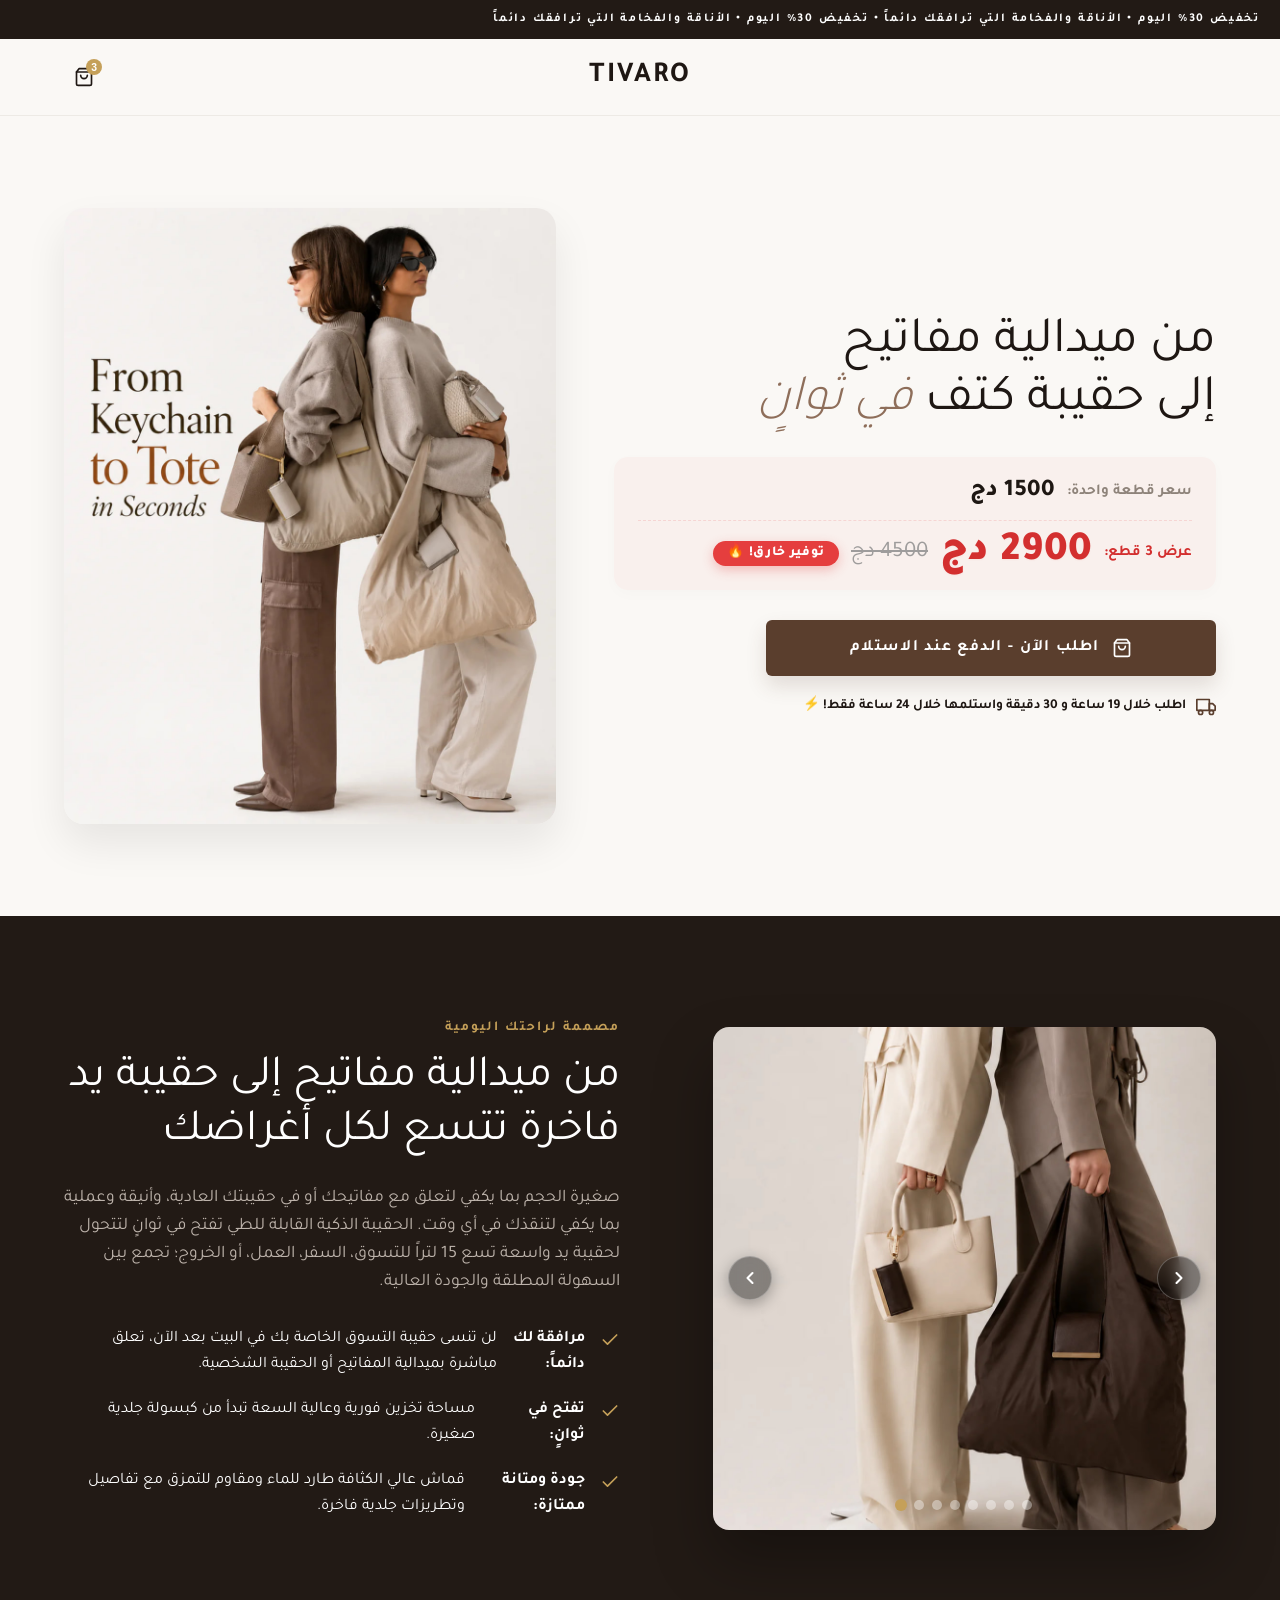
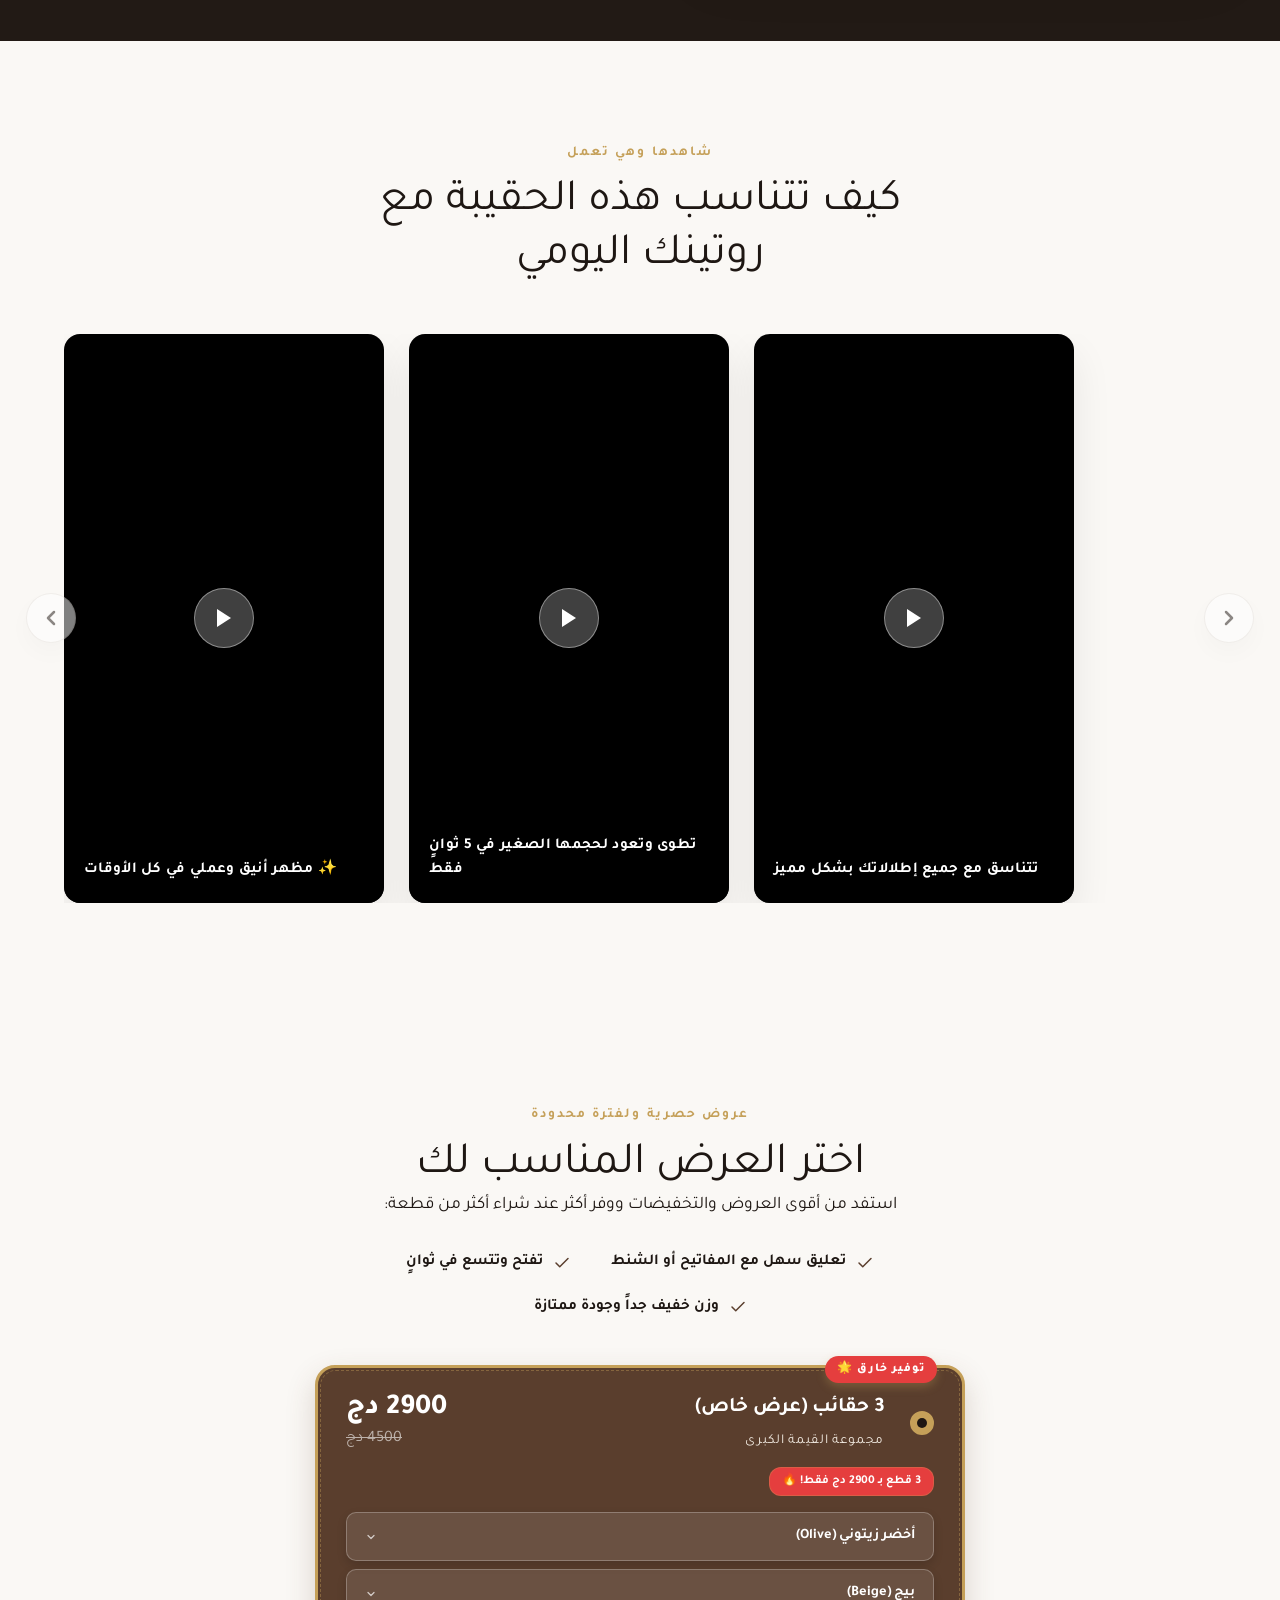
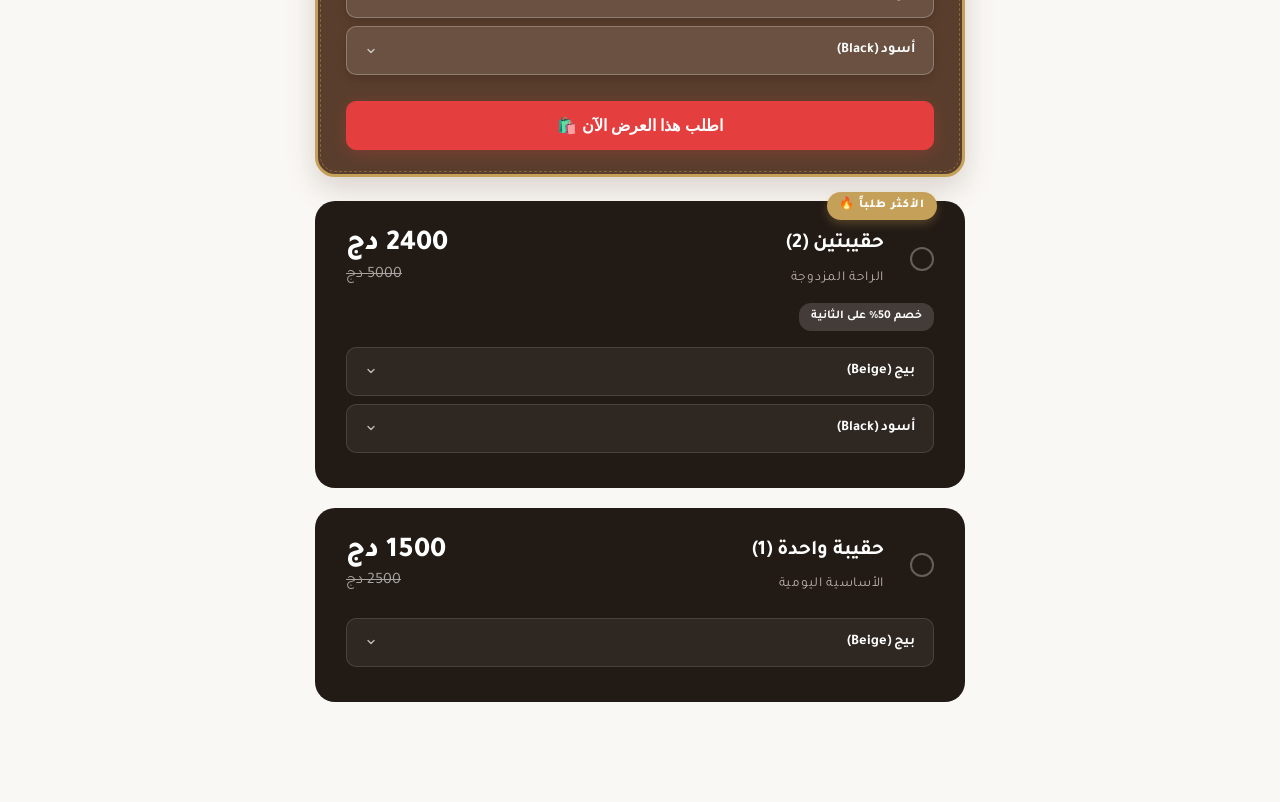
==== commit 45c1bbb0: "feat: update hero pricing, delete unwanted image, add image slider navigation arrows and fix video c" ====
--- a/index.html
+++ b/index.html
@@ -5,6 +5,23 @@
   <meta name="viewport" content="width=device-width, initial-scale=1.0">
   <meta name="description" content="من ميدالية مفاتيح إلى حقيبة كتف فاخرة في ثوانٍ. تصميم مدمج، أنيق وعالي الجودة مناسب للحياة اليومية.">
   <link rel="stylesheet" href="styles.css?v=1.8">
+  <!-- Meta Pixel Code -->
+  <script>
+  !function(f,b,e,v,n,t,s)
+  {if(f.fbq)return;n=f.fbq=function(){n.callMethod?
+  n.callMethod.apply(n,arguments):n.queue.push(arguments)};
+  if(!f._fbq)f._fbq=n;n.push=n;n.loaded=!0;n.version='2.0';
+  n.queue=[];t=b.createElement(e);t.async=!0;
+  t.src=v;s=b.getElementsByTagName(e)[0];
+  s.parentNode.insertBefore(t,s)}(window, document,'script',
+  'https://connect.facebook.net/en_US/fbevents.js');
+  fbq('init', '1402016121843760');
+  fbq('track', 'PageView');
+  </script>
+  <noscript><img height="1" width="1" style="display:none"
+  src="https://www.facebook.com/tr?id=1402016121843760&ev=PageView&noscript=1"
+  /></noscript>
+  <!-- End Meta Pixel Code -->
 </head>
 <body>
 
@@ -41,9 +58,16 @@
       <h1 class="hero-title">من ميدالية مفاتيح<br>إلى حقيبة كتف <span>في ثوانٍ</span></h1>
       
       <div class="price-box">
-        <span class="price-current">2900 دج</span>
-        <span class="price-original">4500 دج</span>
-        <span class="discount-badge" style="background-color: #FFE3E3; color: #E53E3E;">عرض خاص لـ 3 قطع! 🔥</span>
+        <div class="price-row price-row-single">
+          <span class="price-row-label">سعر قطعة واحدة:</span>
+          <span class="price-row-amount">1500 دج</span>
+        </div>
+        <div class="price-row price-row-deal">
+          <span class="price-row-label">عرض 3 قطع:</span>
+          <span class="price-current">2900 دج</span>
+          <span class="price-original">4500 دج</span>
+          <span class="discount-badge" style="background-color: #FFE3E3; color: #E53E3E;">توفير خارق! 🔥</span>
+        </div>
       </div>
       
 
@@ -89,9 +113,6 @@
           <div class="reveal-slide">
             <img src="assets/unfolding.jpg" alt="طريقة فتح الحقيبة">
           </div>
-          <div class="reveal-slide">
-            <img src="assets/hero.jpg" alt="تصميم الحقيبة الفاخر">
-          </div>
 
           <div class="reveal-slide">
             <img src="assets/New folder/aaaaw.jpg" alt="عرض تفصيلي للحقيبة">
@@ -117,6 +138,19 @@
         </div>
         <!-- مؤشرات الانتقال (Dots) -->
         <div class="reveal-slider-dots" id="revealSliderDots"></div>
+        <!-- أزرار التنقل (Arrows) -->
+        <button class="reveal-nav-btn prev" id="revealPrevBtn" aria-label="السابق">
+          <svg width="20" height="20" viewBox="0 0 24 24" fill="none" stroke="currentColor" stroke-width="2.5"
+            stroke-linecap="round" stroke-linejoin="round">
+            <polyline points="15 18 9 12 15 6"></polyline>
+          </svg>
+        </button>
+        <button class="reveal-nav-btn next" id="revealNextBtn" aria-label="التالي">
+          <svg width="20" height="20" viewBox="0 0 24 24" fill="none" stroke="currentColor" stroke-width="2.5"
+            stroke-linecap="round" stroke-linejoin="round">
+            <polyline points="9 18 15 12 9 6"></polyline>
+          </svg>
+        </button>
       </div>
       
       <div class="reveal-content">
@@ -209,13 +243,6 @@
             </div>
           </div>
           
-          <!-- بطاقة الصورة 4 -->
-          <div class="carousel-card">
-            <img src="assets/hero.jpg" alt="تفاصيل الحقيبة الذكية">
-            <div class="card-overlay">
-              <p>تفاصيل جلدية فاخرة وخياطة متينة</p>
-            </div>
-          </div>
         </div>
       </div>
       
--- a/styles.css
+++ b/styles.css
@@ -217,23 +217,56 @@
 
 .price-box {
   display: inline-flex;
-  align-items: center;
-  gap: 18px;
+  flex-direction: column;
+  align-items: flex-start;
+  gap: 10px;
   margin-bottom: 30px;
-  padding: 12px 24px;
-  background: rgba(229, 62, 62, 0.05);
-  border-radius: 12px;
+  padding: 16px 24px;
+  background: rgba(229, 62, 62, 0.04);
+  border-radius: 14px;
   box-shadow: 0 4px 15px rgba(0, 0, 0, 0.02);
 }
 
 body[dir="rtl"] .price-box {
   border-right: 4px solid #E53E3E;
   border-left: none;
+  align-items: flex-start;
 }
 
 body[dir="ltr"] .price-box {
   border-left: 4px solid #E53E3E;
   border-right: none;
+  align-items: flex-start;
+}
+
+.price-row {
+  display: flex;
+  align-items: center;
+  gap: 12px;
+  flex-wrap: wrap;
+  width: 100%;
+}
+
+.price-row-label {
+  font-size: 0.95rem;
+  font-weight: 700;
+  color: var(--color-text-muted);
+}
+
+.price-row-amount {
+  font-size: 1.5rem;
+  font-weight: 800;
+  color: var(--color-text-dark);
+}
+
+.price-row-deal .price-row-label {
+  color: #D32F2F;
+}
+
+.price-row-single {
+  border-bottom: 1px dashed rgba(229, 62, 62, 0.15);
+  padding-bottom: 8px;
+  margin-bottom: 2px;
 }
 
 .price-current {
@@ -501,6 +534,62 @@
   background-color: var(--color-accent);
   transform: scale(1.2);
 }
+
+.reveal-nav-btn {
+  position: absolute;
+  top: 50%;
+  transform: translateY(-50%);
+  width: 44px;
+  height: 44px;
+  border-radius: 50%;
+  background: rgba(0, 0, 0, 0.4);
+  backdrop-filter: blur(8px);
+  border: 1px solid rgba(255, 255, 255, 0.25);
+  color: #FFF;
+  display: flex;
+  align-items: center;
+  justify-content: center;
+  cursor: pointer;
+  box-shadow: 0 4px 15px rgba(0, 0, 0, 0.3);
+  transition: var(--transition-smooth);
+  z-index: 15;
+}
+
+.reveal-nav-btn:hover {
+  background: rgba(255, 255, 255, 0.2);
+  border-color: rgba(255, 255, 255, 0.5);
+  transform: translateY(-50%) scale(1.08);
+}
+
+.reveal-nav-btn:active {
+  transform: translateY(-50%) scale(0.95);
+}
+
+.reveal-nav-btn.prev {
+  left: 15px;
+}
+
+.reveal-nav-btn.next {
+  right: 15px;
+}
+
+body[dir="rtl"] .reveal-nav-btn.prev {
+  left: auto;
+  right: 15px;
+}
+
+body[dir="rtl"] .reveal-nav-btn.next {
+  right: auto;
+  left: 15px;
+}
+
+body[dir="rtl"] .reveal-nav-btn.prev svg {
+  transform: rotate(180deg);
+}
+
+body[dir="rtl"] .reveal-nav-btn.next svg {
+  transform: rotate(180deg);
+}
 .reveal-content .section-title {
   color: var(--color-text-light);
   margin-bottom: 25px;
@@ -553,6 +642,7 @@
 .carousel-inner-wrapper {
   overflow: hidden;
   width: 100%;
+  direction: ltr; /* Force LTR direction to prevent translation bugs in RTL */
 }
 
 .carousel-track {
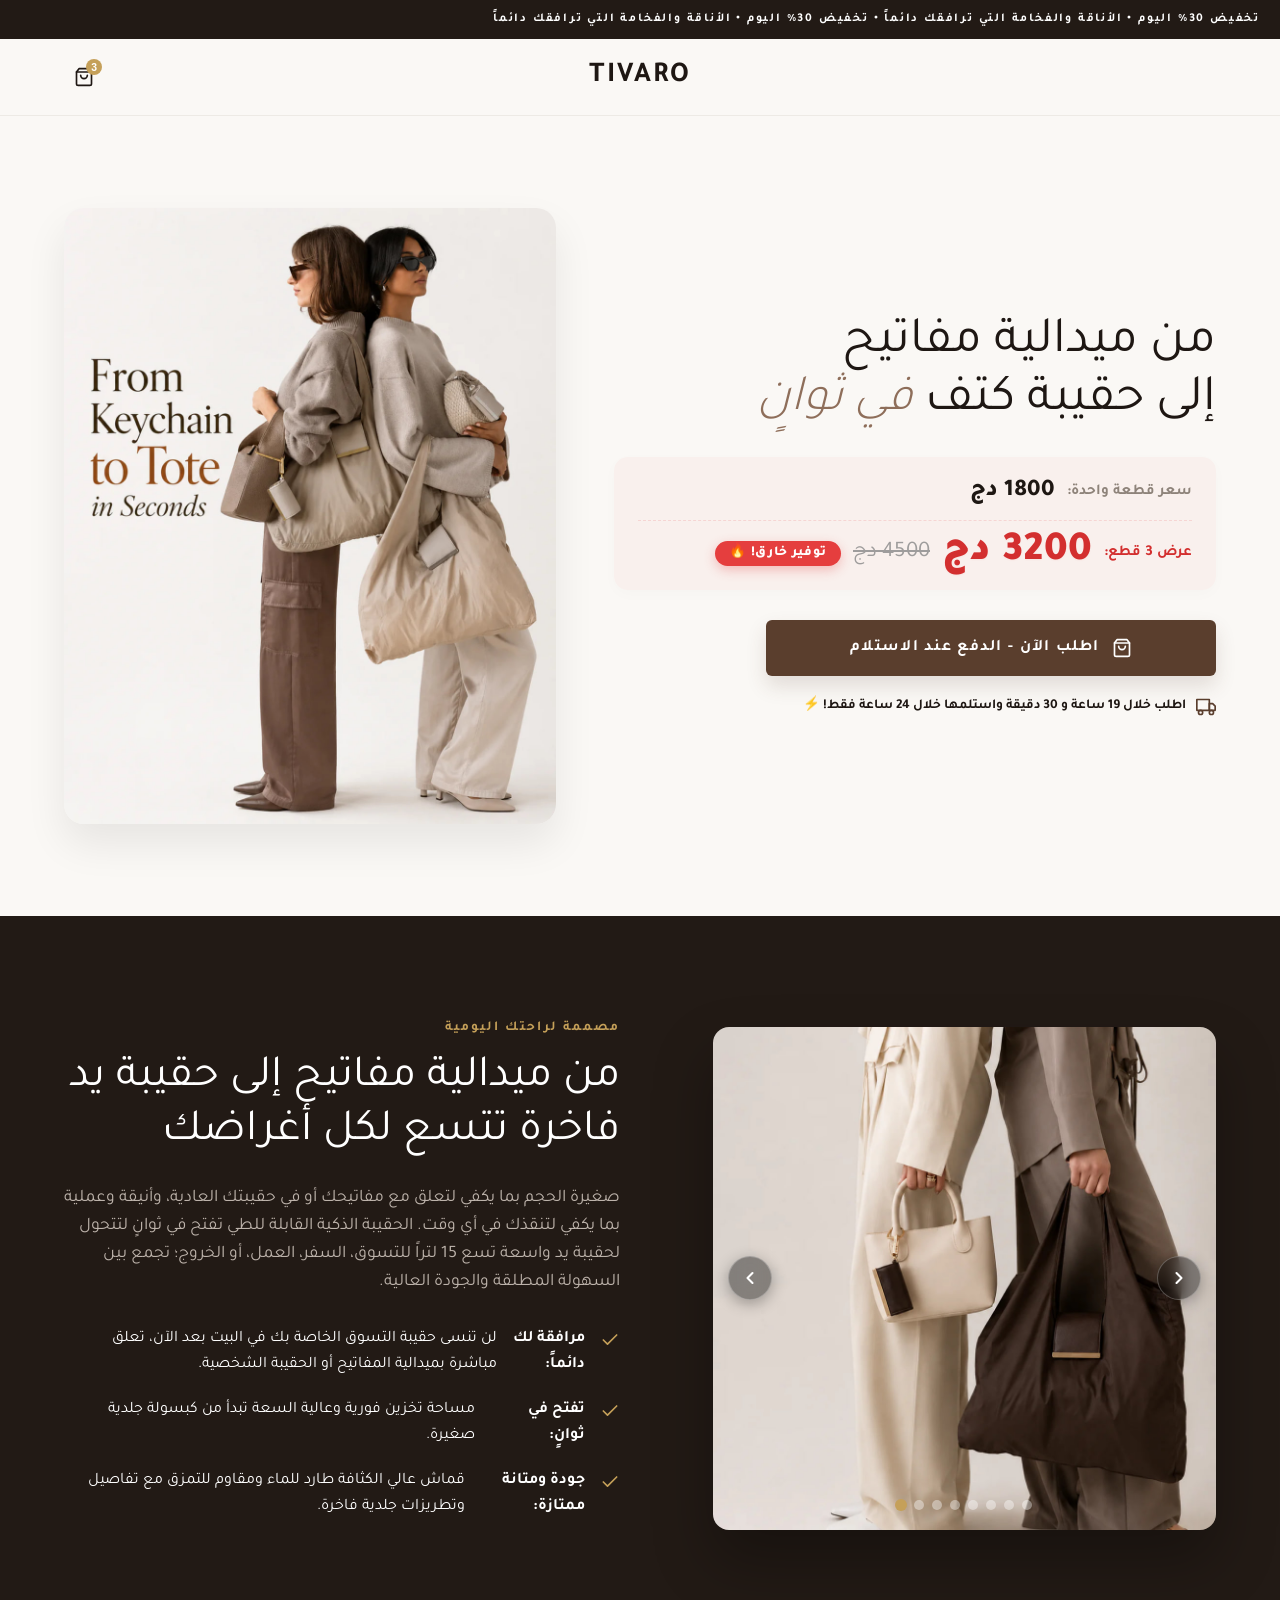
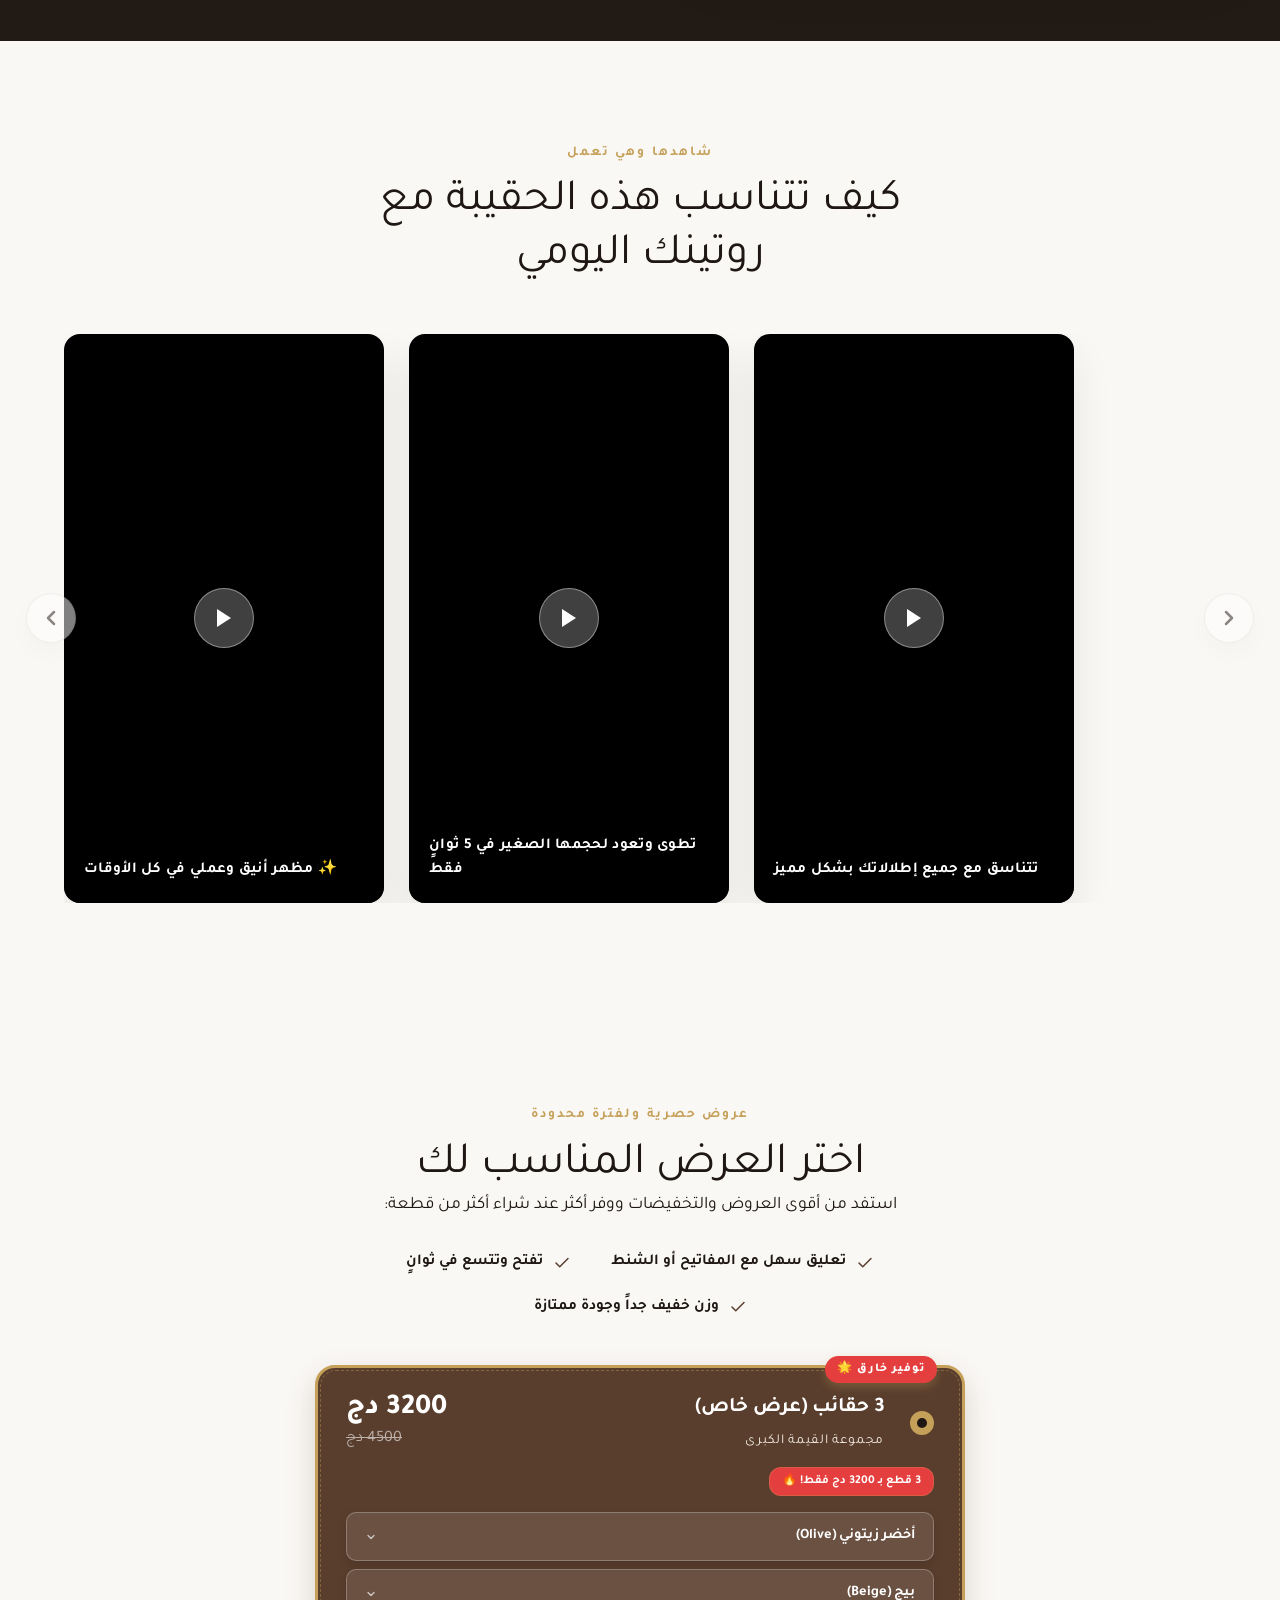
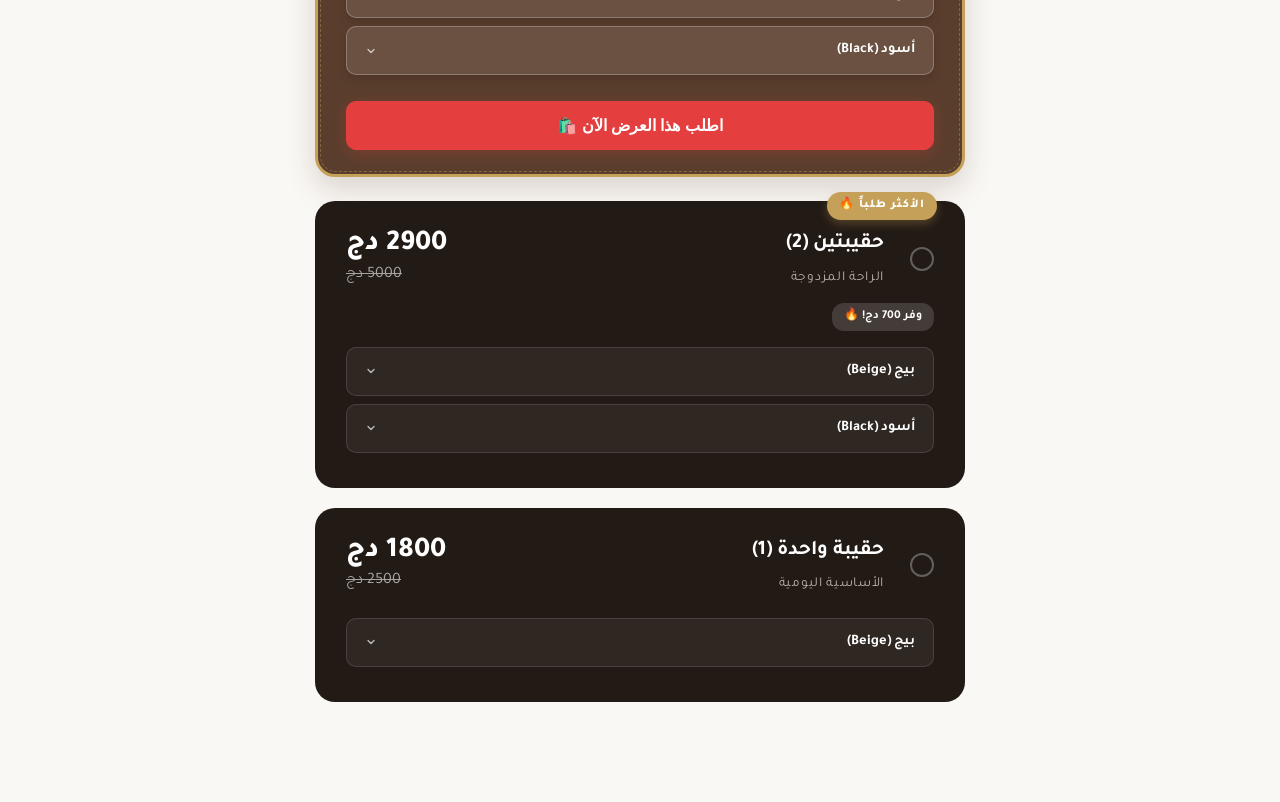
==== commit cb199bff: "Update package prices to 1800, 2900, and 3200 DZD" ====
--- a/index.html
+++ b/index.html
@@ -60,11 +60,11 @@
       <div class="price-box">
         <div class="price-row price-row-single">
           <span class="price-row-label">سعر قطعة واحدة:</span>
-          <span class="price-row-amount">1500 دج</span>
+          <span class="price-row-amount">1800 دج</span>
         </div>
         <div class="price-row price-row-deal">
           <span class="price-row-label">عرض 3 قطع:</span>
-          <span class="price-current">2900 دج</span>
+          <span class="price-current">3200 دج</span>
           <span class="price-original">4500 دج</span>
           <span class="discount-badge" style="background-color: #FFE3E3; color: #E53E3E;">توفير خارق! 🔥</span>
         </div>
@@ -291,16 +291,16 @@
     <!-- شبكة كروت العروض والأسعار الجذابة -->
     <div class="packages-grid">
       
-      <!-- عرض 3 حقائب (العرض الخارق الجذاب بـ 2900 دج فقط!) -->
+      <!-- عرض 3 حقائب (العرض الخارق الجذاب بـ 3200 دج فقط!) -->
       <div class="package-card selected" data-package-id="3">
         <div class="package-badge" style="background-color: #E53E3E; color: #FFF; animation: pulse 2s infinite;">توفير خارق 🌟</div>
         <div class="radio-indicator"></div>
         <h3 class="package-title">3 حقائب (عرض خاص)</h3>
         <span class="package-subtitle">مجموعة القيمة الكبرى</span>
-        <span class="package-discount-pill" style="background-color: #E53E3E; color: white;">3 قطع بـ 2900 دج فقط! 🔥</span>
+        <span class="package-discount-pill" style="background-color: #E53E3E; color: white;">3 قطع بـ 3200 دج فقط! 🔥</span>
         
         <div class="package-price-container">
-          <div class="package-price-current">2900 دج</div>
+          <div class="package-price-current">3200 دج</div>
           <div class="package-price-original">4500 دج</div>
         </div>
         
@@ -339,10 +339,10 @@
         <div class="radio-indicator"></div>
         <h3 class="package-title">حقيبتين (2)</h3>
         <span class="package-subtitle">الراحة المزدوجة</span>
-        <span class="package-discount-pill">خصم 50% على الثانية</span>
+        <span class="package-discount-pill">وفر 700 دج! 🔥</span>
         
         <div class="package-price-container">
-          <div class="package-price-current">2400 دج</div>
+          <div class="package-price-current">2900 دج</div>
           <div class="package-price-original">5000 دج</div>
         </div>
         
@@ -375,7 +375,7 @@
         <span class="package-subtitle">الأساسية اليومية</span>
         
         <div class="package-price-container">
-          <div class="package-price-current">1500 دج</div>
+          <div class="package-price-current">1800 دج</div>
           <div class="package-price-original">2500 دج</div>
         </div>
         
@@ -416,15 +416,15 @@
           <div class="package-segments">
             <div class="segment-opt" data-package-id="3">
               <span class="segment-title">3 حقائب</span>
-              <span class="segment-price">2900 دج</span>
+              <span class="segment-price">3200 دج</span>
             </div>
             <div class="segment-opt" data-package-id="2">
               <span class="segment-title">حقيبتين</span>
-              <span class="segment-price">2400 دج</span>
+              <span class="segment-price">2900 دج</span>
             </div>
             <div class="segment-opt" data-package-id="1">
               <span class="segment-title">حقيبة واحدة</span>
-              <span class="segment-price">1500 دج</span>
+              <span class="segment-price">1800 دج</span>
             </div>
           </div>
         </div>
@@ -445,7 +445,7 @@
           </div>
           <div class="summary-row total">
             <span>المجموع الإجمالي</span>
-            <span id="drawerTotal">2900 دج</span>
+            <span id="drawerTotal">3200 دج</span>
           </div>
         </div>
 
@@ -595,7 +595,7 @@
         <div class="receipt-row bold"
           style="border-top: 1px dashed rgba(90, 62, 45, 0.15); margin-top: 10px; padding-top: 8px;">
           <span>السعر الإجمالي المطلوب</span>
-          <span id="receiptTotal">2900 دج</span>
+          <span id="receiptTotal">3200 دج</span>
         </div>
       </div>
       
--- a/styles.css
+++ b/styles.css
@@ -493,15 +493,18 @@
 
 .reveal-slider-track {
   display: flex;
+  flex-direction: row;
+  flex-wrap: nowrap;
   width: 100%;
   height: 100%;
   transition: transform 0.6s cubic-bezier(0.25, 1, 0.5, 1);
 }
 
 .reveal-slide {
-  min-width: 100%;
+  width: 100%;
+  max-width: 100%;
+  flex: 0 0 100%;
   height: 100%;
-  flex-shrink: 0;
 }
 
 .reveal-slide img {
